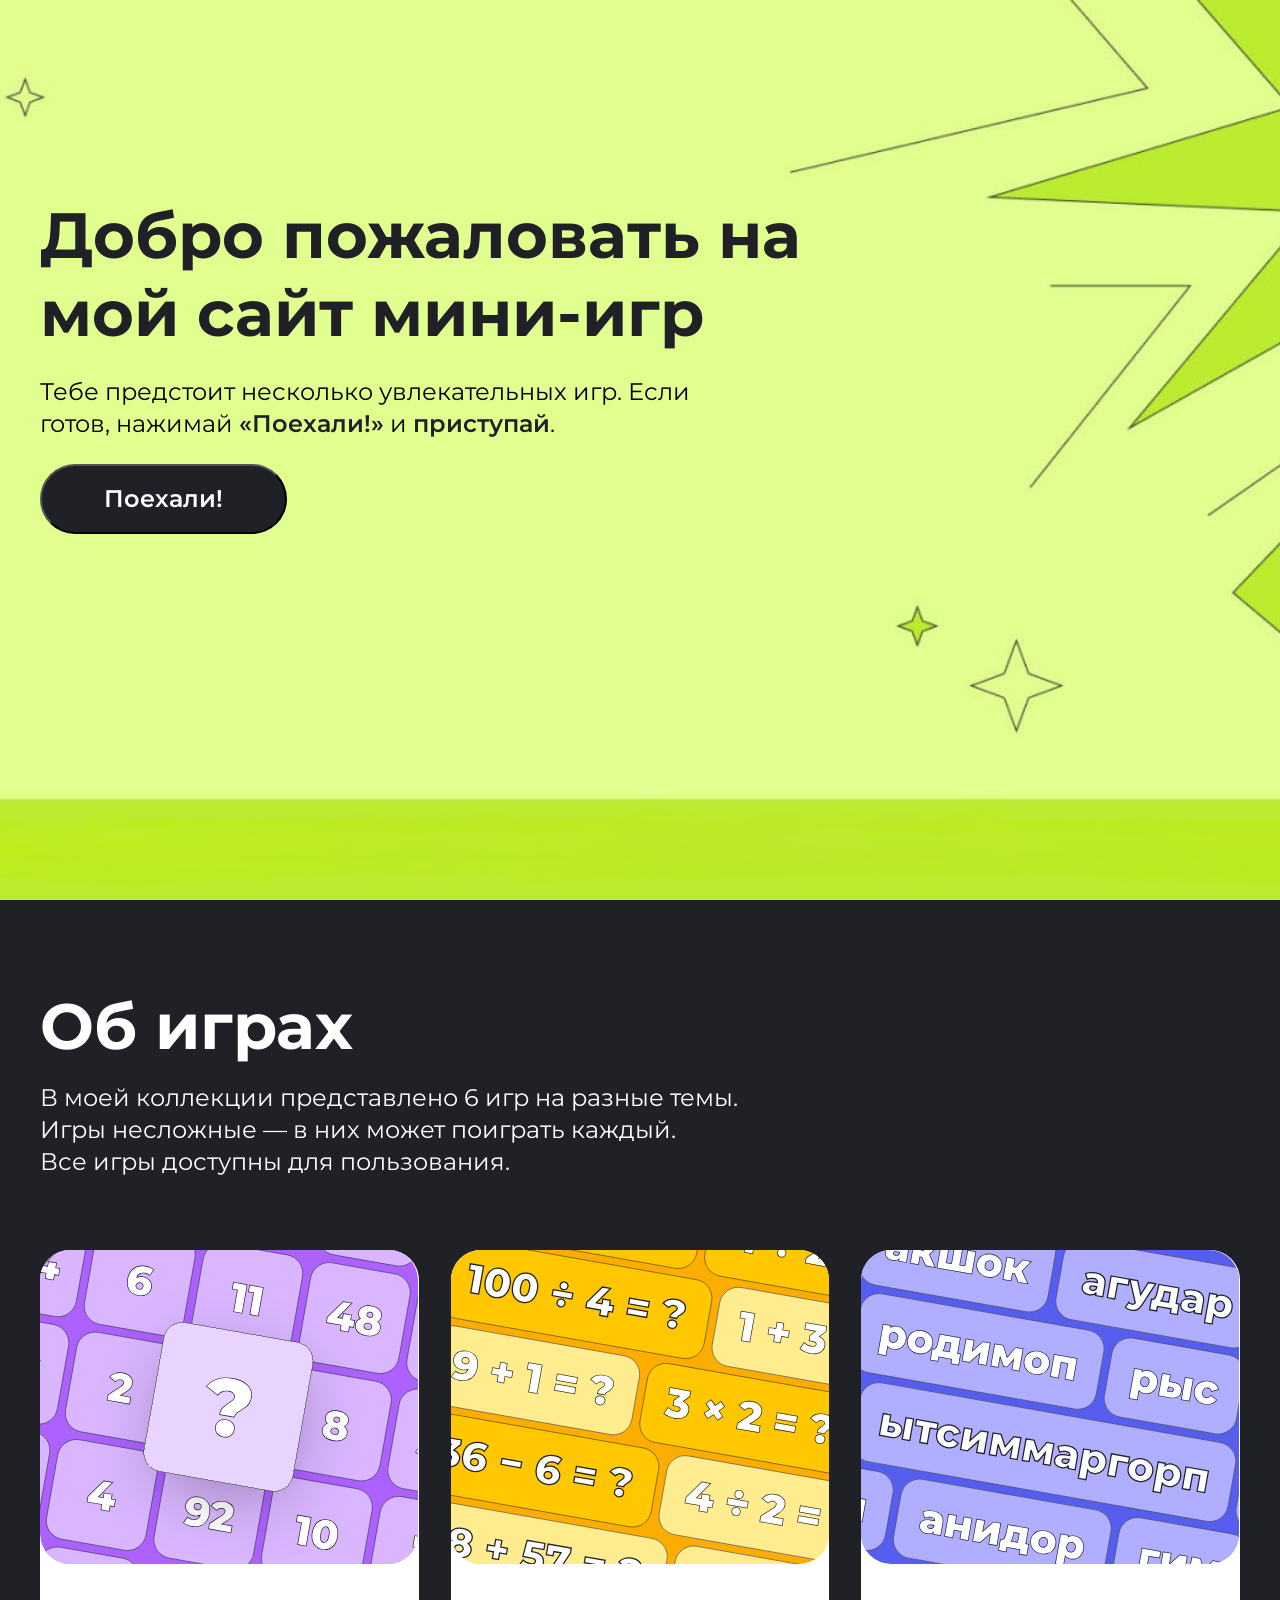
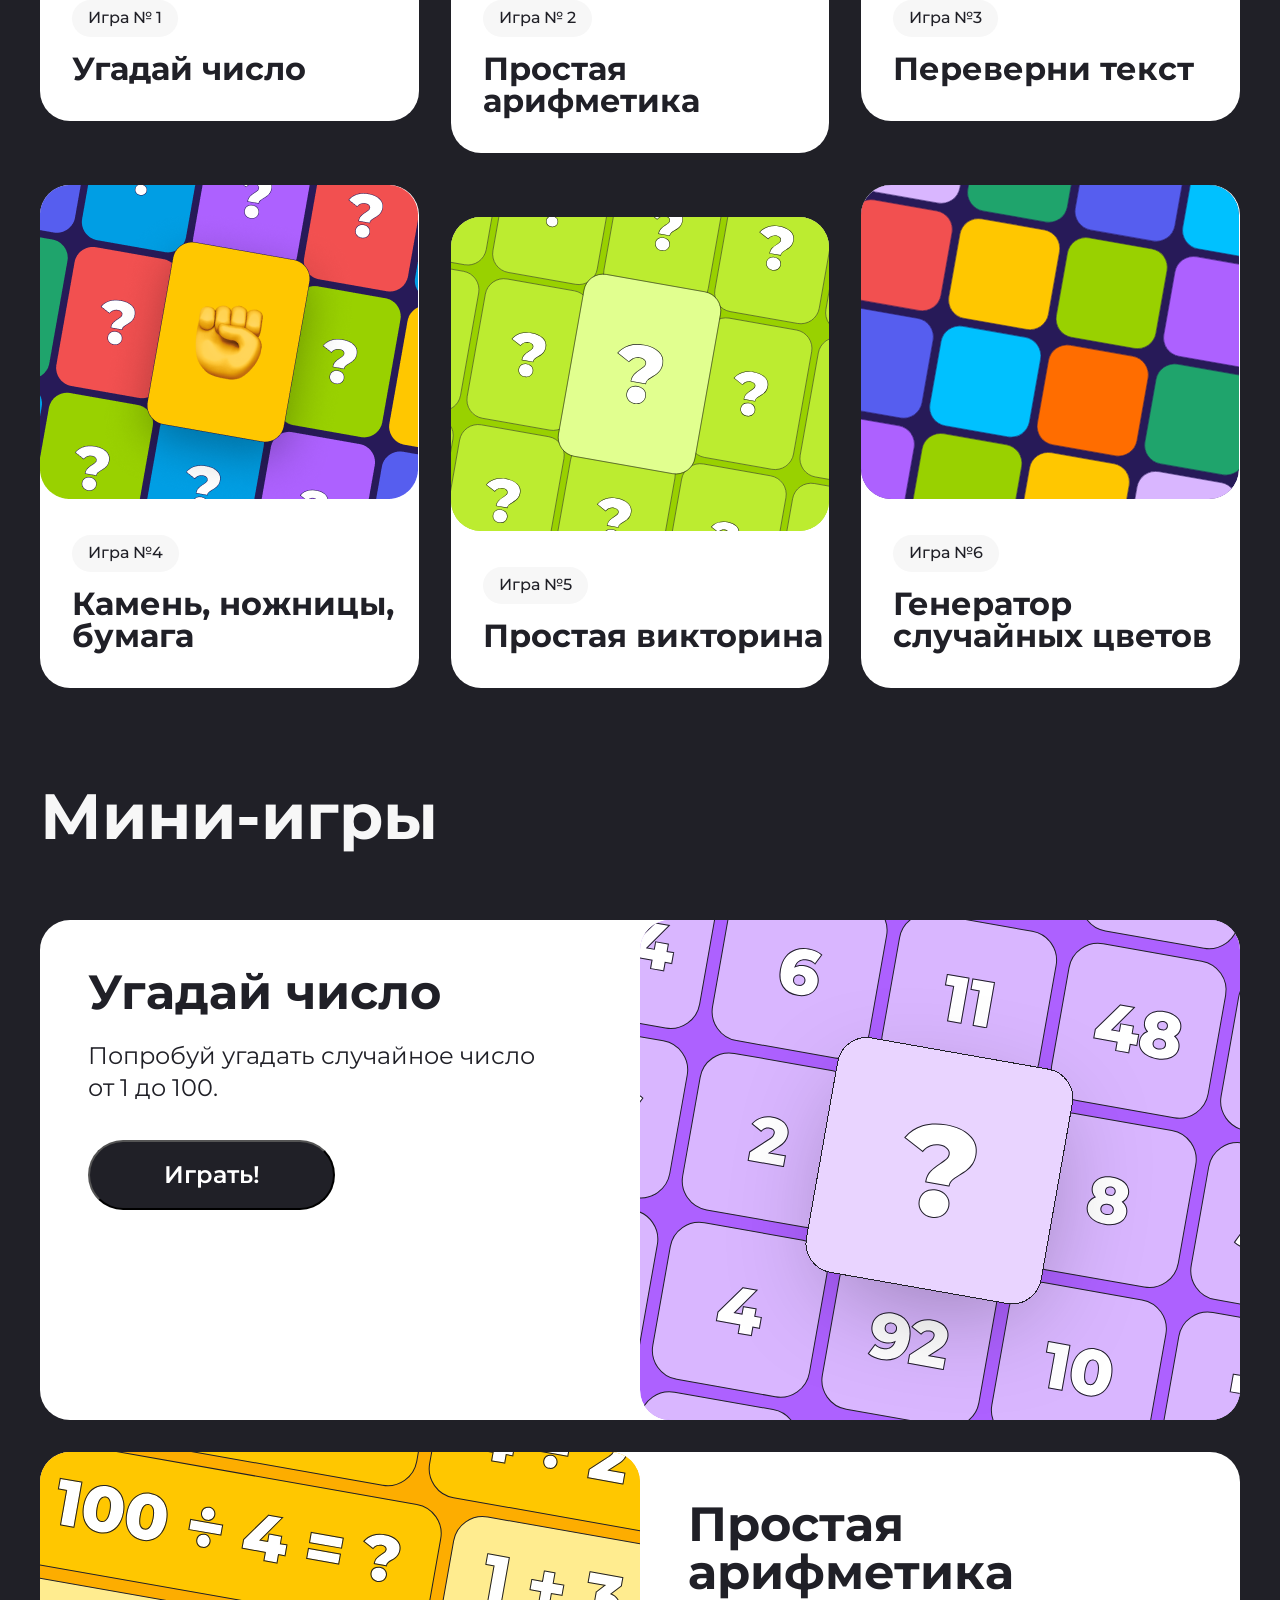
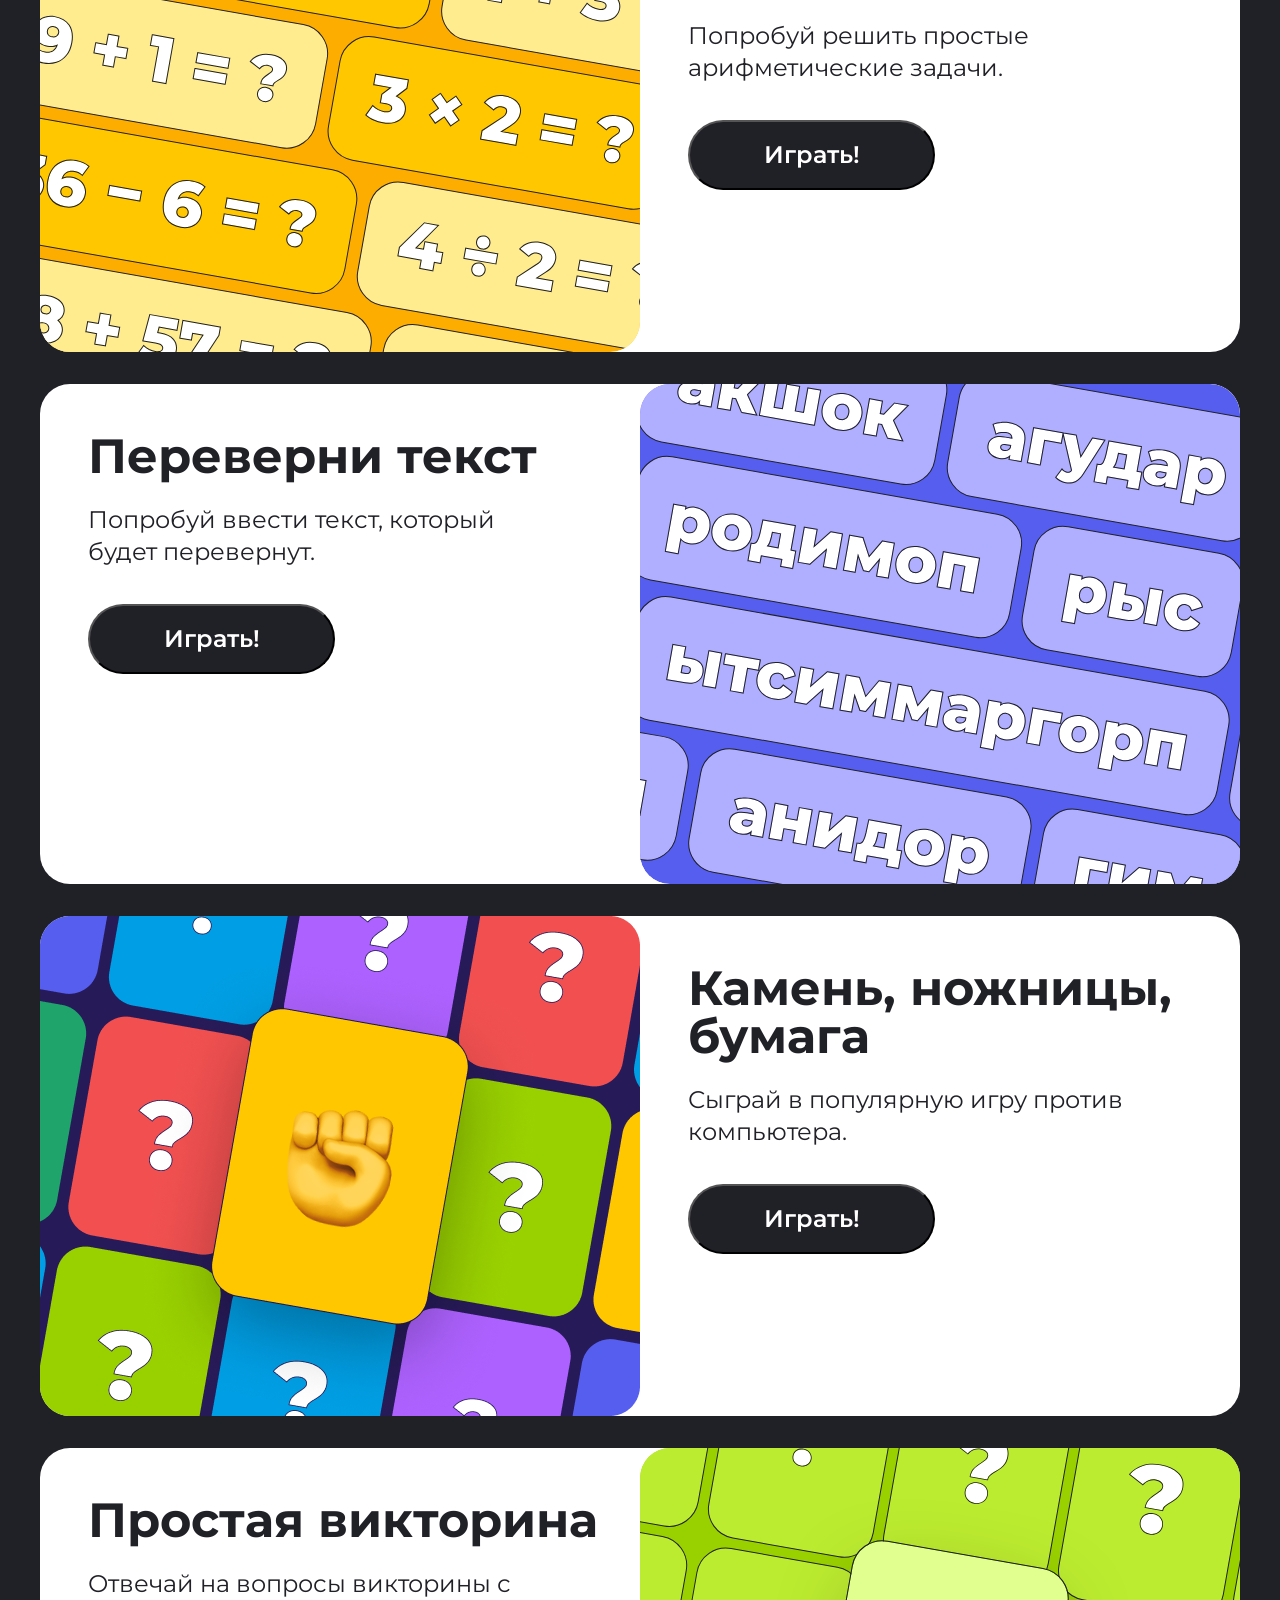
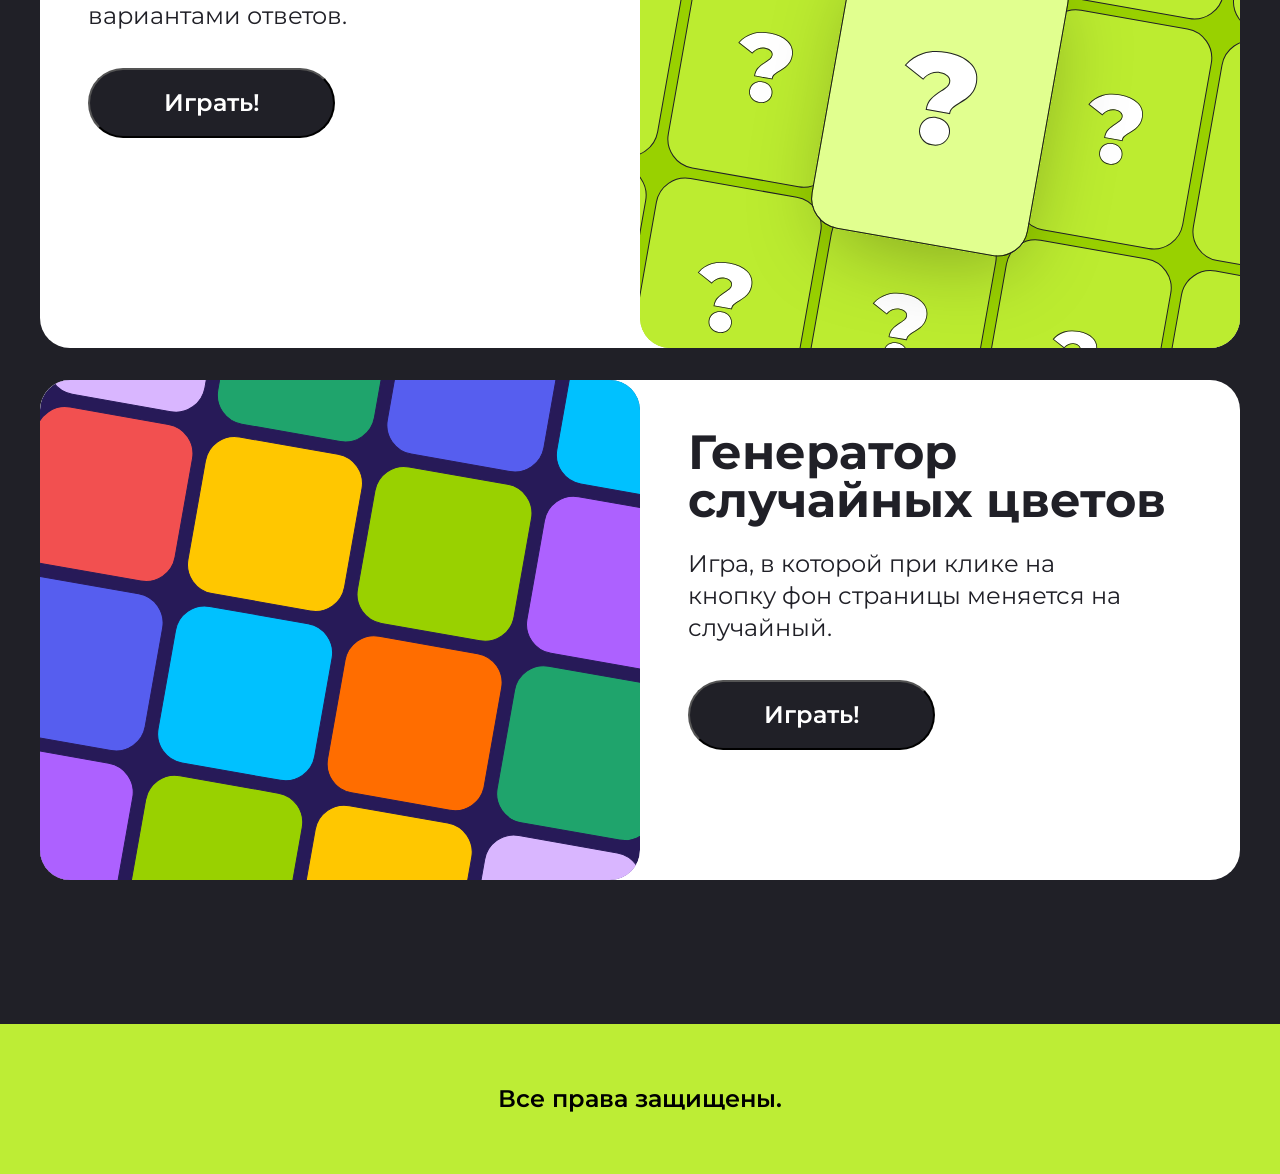
==== index.html @ 4b085491 "23.12.2025" ====
<!DOCTYPE html>
<html lang="ru">
  <head>
    <meta charset="UTF-8">
    <meta name="viewport" content="width=device-width, initial-scale=1.0">
    <title>Document</title>
    <link rel="stylesheet" href="style.css">
    <link rel="preconnect" href="https://fonts.googleapis.com">
    <link rel="preconnect" href="https://fonts.gstatic.com" crossorigin>
    <link
      href="https://fonts.googleapis.com/css2?family=Montserrat:ital,wght@0,100..900;1,100..900&display=swap"
      rel="stylesheet">
  </head>
  <body>
    <header class="hero-page">
      <div class="hero-page__content center">
        <h1 class="hero-page__title">Добро пожаловать на мой сайт мини-игр</h1>
        <p class="hero-page__text">
          Тебе предстоит несколько увлекательных игр. Если готов, нажимай
          <span class="hero-page__bold">«Поехали!»</span> и
          <span class="hero-page__bold">приступай</span>.
        </p>
        <button class="hero-page__btn" type="button" onclick="location.href='#mains'">Поехали!</button>
      </div>
    </header>
    <main>
      <section id="mains" class="main">
        <div class="main__wraper center">
          <div class="main__opis">
            <h2 class="main__zag">Об играх</h2>
            <p class="main__text">
              В моей коллекции представлено 6 игр на разные темы. <br>Игры несложные
              — в них может поиграть каждый. <br> Все игры доступны для пользования.
            </p>
          </div>
          <div class="main__game" onclick="scrollToSection('game1')">
            <div class="main__item small">
              <img class="main__img" src="./img/game1.svg" alt="game1" />
              <div class="main__box">
                <p class="main__boxing">Игра № 1</p>
                <p class="main__name">Угадай число</p>
              </div>
            </div>
            <div class="main__item big" onclick="scrollToSection('game2')">
              <img class="main__img" src="./img/game2.svg" alt="game2" />
              <div class="main__box">
                <p class="main__boxing">Игра № 2</p>
                <p class="main__name">Простая арифметика</p>
              </div>
            </div>
            <div class="main__item small" onclick="scrollToSection('game3')">
              <img class="main__img" src="./img/game3.svg" alt="game3" />
              <div class="main__box">
                <p class="main__boxing">Игра №3</p>
                <p class="main__name">Переверни текст</p>
              </div>
            </div>
            <div class="main__item big" onclick="scrollToSection('game4')">
              <img class="main__img" src="./img/game4.png" alt="game4" />
              <div class="main__box">
                <p class="main__boxing">Игра №4</p>
                <p class="main__name">Камень, ножницы, бумага</p>
              </div>
            </div>
            <div class="main__item small siti" onclick="scrollToSection('game5')">
              <img class="main__img" src="./img/game5.svg" alt="game5" />
              <div class="main__box">
                <p class="main__boxing">Игра №5</p>
                <p class="main__name">Простая викторина</p>
              </div>
            </div>
            <div class="main__item big" onclick="scrollToSection('game6')" >
              <img class="main__img" src="./img/game6.svg" alt="game6" />
              <div class="main__box">
                <p class="main__boxing">Игра №6</p>
                <p class="main__name">Генератор случайных цветов</p>
              </div>
            </div>
          </div>
        </div>
      </section>
        <section class="max-game center">
            <h2 class="max-game__zag">Мини-игры</h2>
            <div class="max-game__wrapper" id="game1">
                <div class="max-game__item">
                    <div class="max-game__text-box">
                        <p class="max-game__name">Угадай число</p>
                        <p class="max-game__opis">Попробуй угадать случайное число от 1 до 100.</p>
                        <button class="max-game__btn">Играть!</button>
                    </div>
                    <img src="./img/igra1.svg" alt="game1" class="max-game__img">
                </div>
                <div class="max-game__item" id="game2">
                    <img src="./img/igra2.svg" alt="game2" class="max-game__img">
                    <div class="max-game__text-box">
                        <p class="max-game__name">Простая арифметика</p>
                        <p class="max-game__opis">Попробуй решить простые  арифметические задачи.</p>
                        <button class="max-game__btn">Играть!</button>
                    </div>
                </div>
                <div class="max-game__item" id="game3">
                    <div class="max-game__text-box">
                        <p class="max-game__name">Переверни текст</p>
                        <p class="max-game__opis">Попробуй ввести текст, который  будет перевернут.</p>
                        <button class="max-game__btn">Играть!</button>
                    </div>
                    <img src="./img/igra3.svg" alt="game3" class="max-game__img">
                </div>
                <div class="max-game__item" id="game4">
                    <img src="./img/igra4.png" alt="game4" class="max-game__img">
                    <div class="max-game__text-box">
                        <p class="max-game__name">Камень, ножницы, бумага</p>
                        <p class="max-game__opis">Сыграй в популярную игру против компьютера.</p>
                        <button class="max-game__btn">Играть!</button>
                    </div>
                </div>
                <div class="max-game__item" id="game5">
                    <div class="max-game__text-box">
                        <p class="max-game__name">Простая викторина</p>
                        <p class="max-game__opis">Отвечай на вопросы викторины  с вариантами ответов.</p>
                        <button class="max-game__btn">Играть!</button>
                    </div>
                    <img src="./img/igra5.svg" alt="game5" class="max-game__img">
                </div>
                <div class="max-game__item element" id="game6">
                    <img src="./img/igra6.svg" alt="game6" class="max-game__img">
                    <div class="max-game__text-box">
                        <p class="max-game__name">Генератор случайных цветов</p>
                        <p class="max-game__opis">Игра, в которой при клике на кнопку  фон страницы меняется на
                            случайный.</p>
                        <button class="max-game__btn">Играть!</button>
                    </div>
                </div>
            </div>
      </section>
      <footer class="footer">Все права защищены.</footer>
    </main>
    <script>
function scrollToSection(id) {
    const target = document.getElementById(id);
    if (target) {
        target.scrollIntoView({ behavior: 'smooth' });
    }
}
</script>
  </body>
</html>
---- style.css ----
* {
    margin: 0;
    padding: 0;
}

html {
    scroll-behavior: smooth;
}

body {
    font-family: "Montserrat";
}

a,
input,
button {
    font-family: "Montserrat";
}

.center{
    padding-left: calc(50% - 600px);
    padding-right: calc(50% - 600px);
}

.hero-page {
    background-image: url(./img/photo_5314404550401790636_y.jpg);
    height: 800px;
    min-height: 100vh;
    background-repeat: no-repeat;
    background-size: cover;
    background-position: center center;
}

.hero-page__content {
    display: flex;
    flex-direction: column;
    gap: 24px;
    padding-top: 196px;
}

.hero-page__title {
    width: 769px;
    height: 156px;
    color: rgba(32, 32, 39, 1);
    font-size: 64px;
    font-weight: 700;
    line-height: 78px;
}

.hero-page__text {
    max-width: 720px;
    font-weight: 400;
    font-size: 24px;
    line-height: 32px;
}

.hero-page__bold {
    font-weight: 600;
    font-size: 24px;
    line-height: 32px;
    color: #202027;
}

.hero-page__btn {
    width: 247px;
    padding: 16px 28px;
    background-color: #202027;
    color: white;
    border-radius: 600px;
    font-weight: 600;
    line-height: 142%;
    text-align: center;
    font-size: 24px;
    cursor: pointer;
}

.hero-page__btn:hover {
    background-color: white;
    color: #202027;
}

.main {
    padding-bottom: 96px;
    padding-top: 94px;
    background-color: #202027;
}

.main__wraper {
    display: flex;
    flex-direction: column;
    gap: 72px;
}
.main__opis {
    display: flex;
    flex-direction: column;
    gap: 24px;
}

.main__zag {
    font-weight: 700;
    line-height: 100%;
    color: white;
    font-size: 64px;
}

.main__text {
    font-weight: 400;
    font-size: 24px;
    line-height: 32px;
    color: white;
}

.main__game {
    display: grid;
    grid-template-columns: repeat(12,1fr);
    align-items: start;
    gap: 32px;
}

.main__item {
    border-radius: 30px;
    background-color: #FFFFFF;

}

.small {
    grid-column: span 4;
}

.siti {
    align-self: flex-end;
}

.big {
    grid-column: span 4;
}

.main__img {
    max-width: 100%;
}

.main__box {
    padding-left: 32px;
    padding-top: 32px;
    padding-bottom: 36px;
}

.main__boxing {
    padding: 8px 16px 10px;
    background-color: #F7F7F7;
    font-weight: 500;
    font-size: 16px;
    border-radius: 53px;
    display: inline-block;
    margin-bottom: 16px;
    color: #202027;
}

.main__name {
    font-weight: 700;
    font-size: 32px;
    line-height: 100%;
    color: #202027;
}

.max-game {
    background-color: #202027;
    padding-bottom: 144px;
}

.max-game__zag {
    font-weight: 700;
    font-size: 64px;
    line-height: 100%;
    color: #F7F7F7;
    margin-bottom: 72px;
}

.max-game__wrapper {
    display: flex;
    flex-direction: column;
    gap: 32px;
}

.max-game__item {
    background-color: #FFFFFF;
    border-radius: 30px;
    display: flex;
    justify-content: space-between;
}

.max-game__text-box {
    flex-grow: 1;
    padding-left: 48px;
    padding-top: 48px;
}

.max-game__img {
    flex-grow: 600px;
}

.max-game__btn {
    width: 247px;
    padding: 16px 28px;
    background-color: #202027;
    color: white;
    border-radius: 60px;
    font-weight: 600;
    font-size: 24px;
    line-height: 142%;
    text-align: center;
}

.max-game__name {
    font-weight: 700;
    font-style: bold;
    font-size: 48px;
    line-height: 100%;
    margin-bottom: 24px;
    color: #202027;
}

.max-game__opis {
    font-weight: 400;
    font-size: 24px;
    line-height: 32px;
    margin-bottom: 36px;
    width: 457px;
    color: #202027;
}

.footer {
    background-color: #BDED35;
    height: 150px;
    display: flex;
    justify-content: center;
    align-items: center;
    font-weight: 600;
    font-size: 24px;
    line-height: 100%;
}
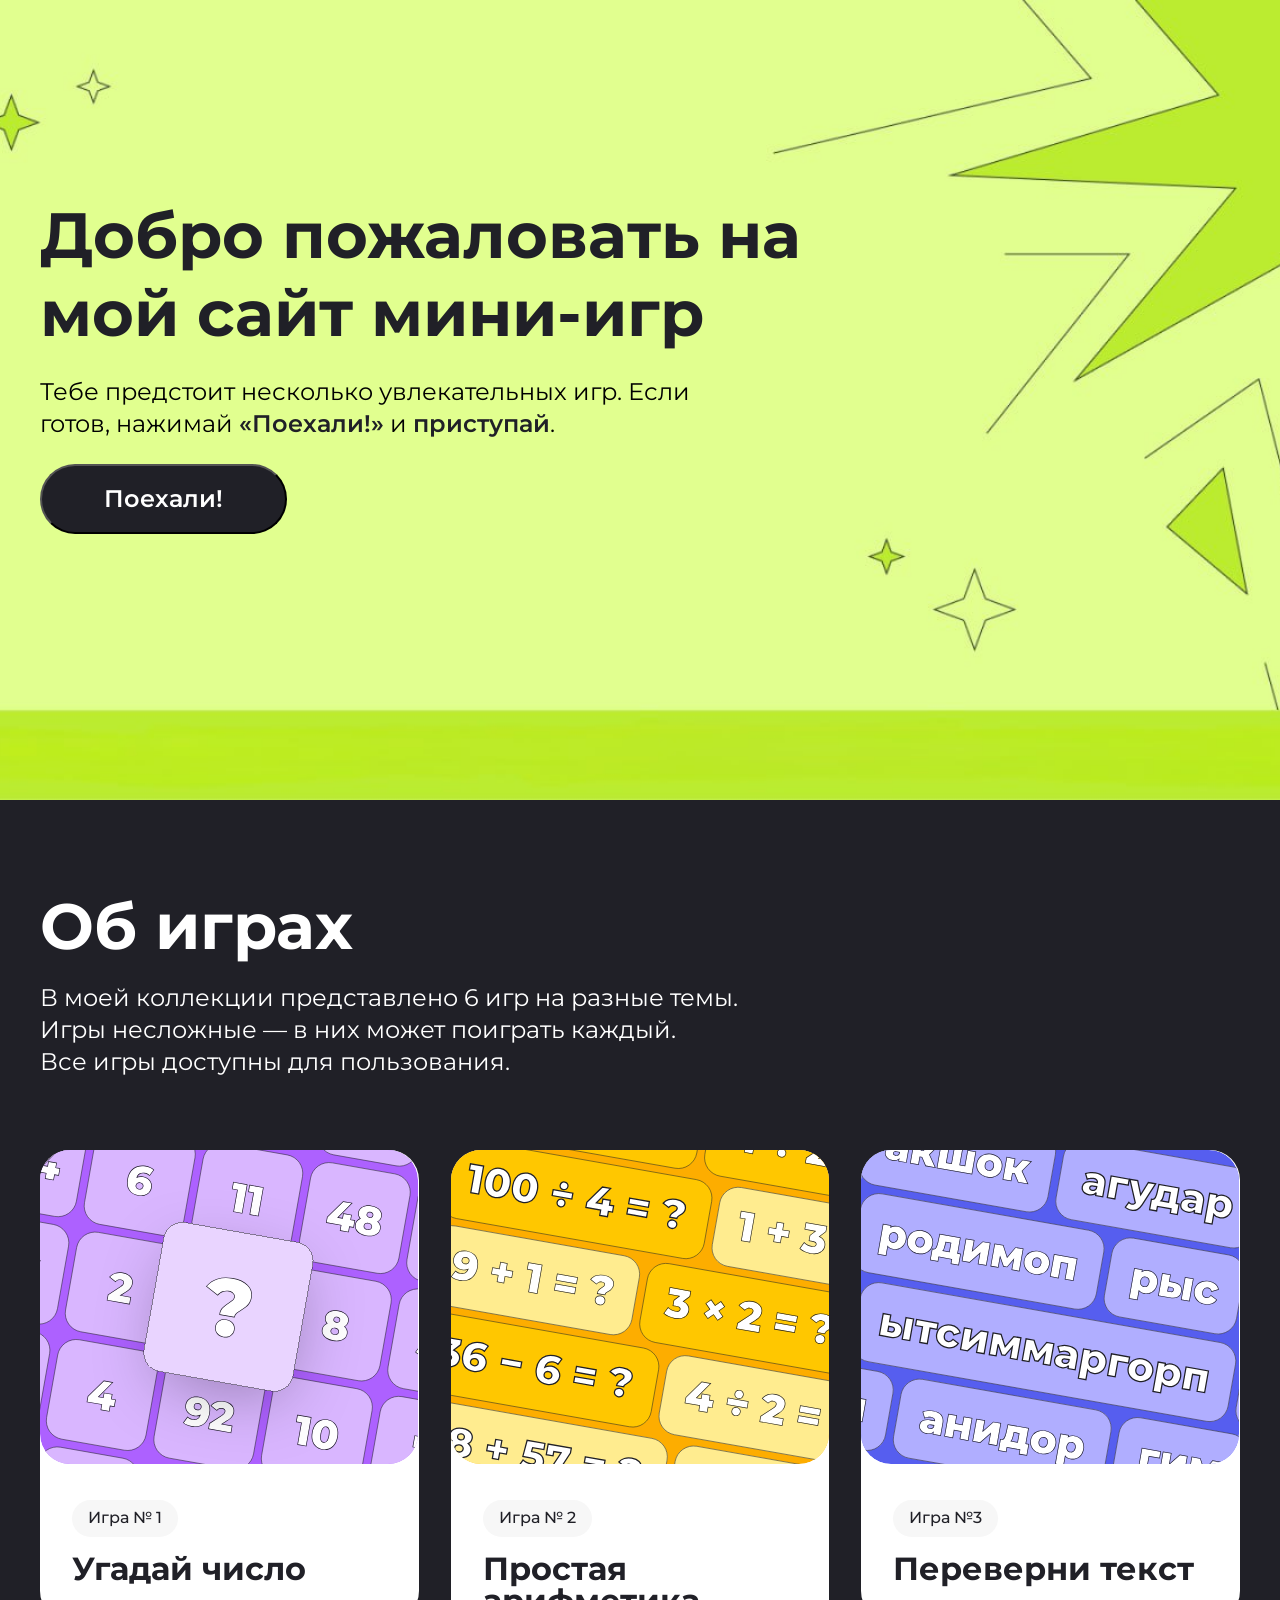
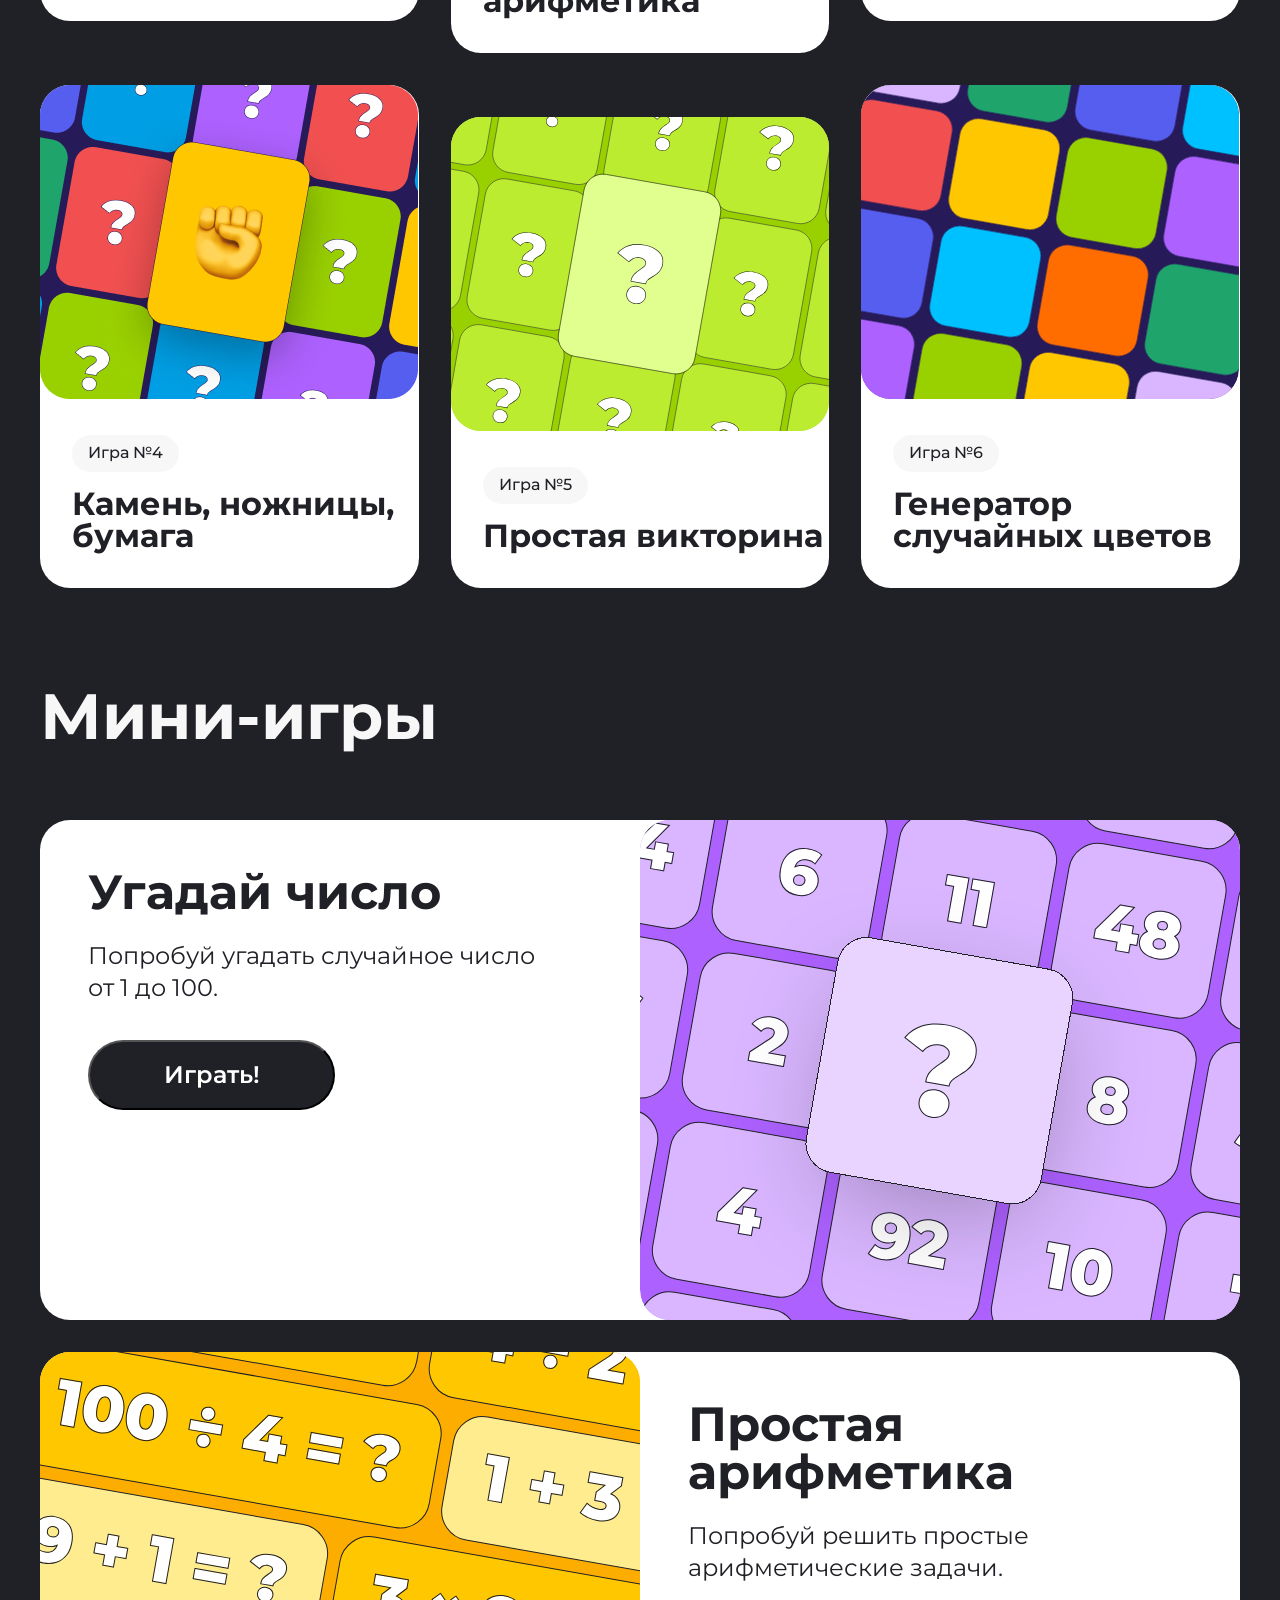
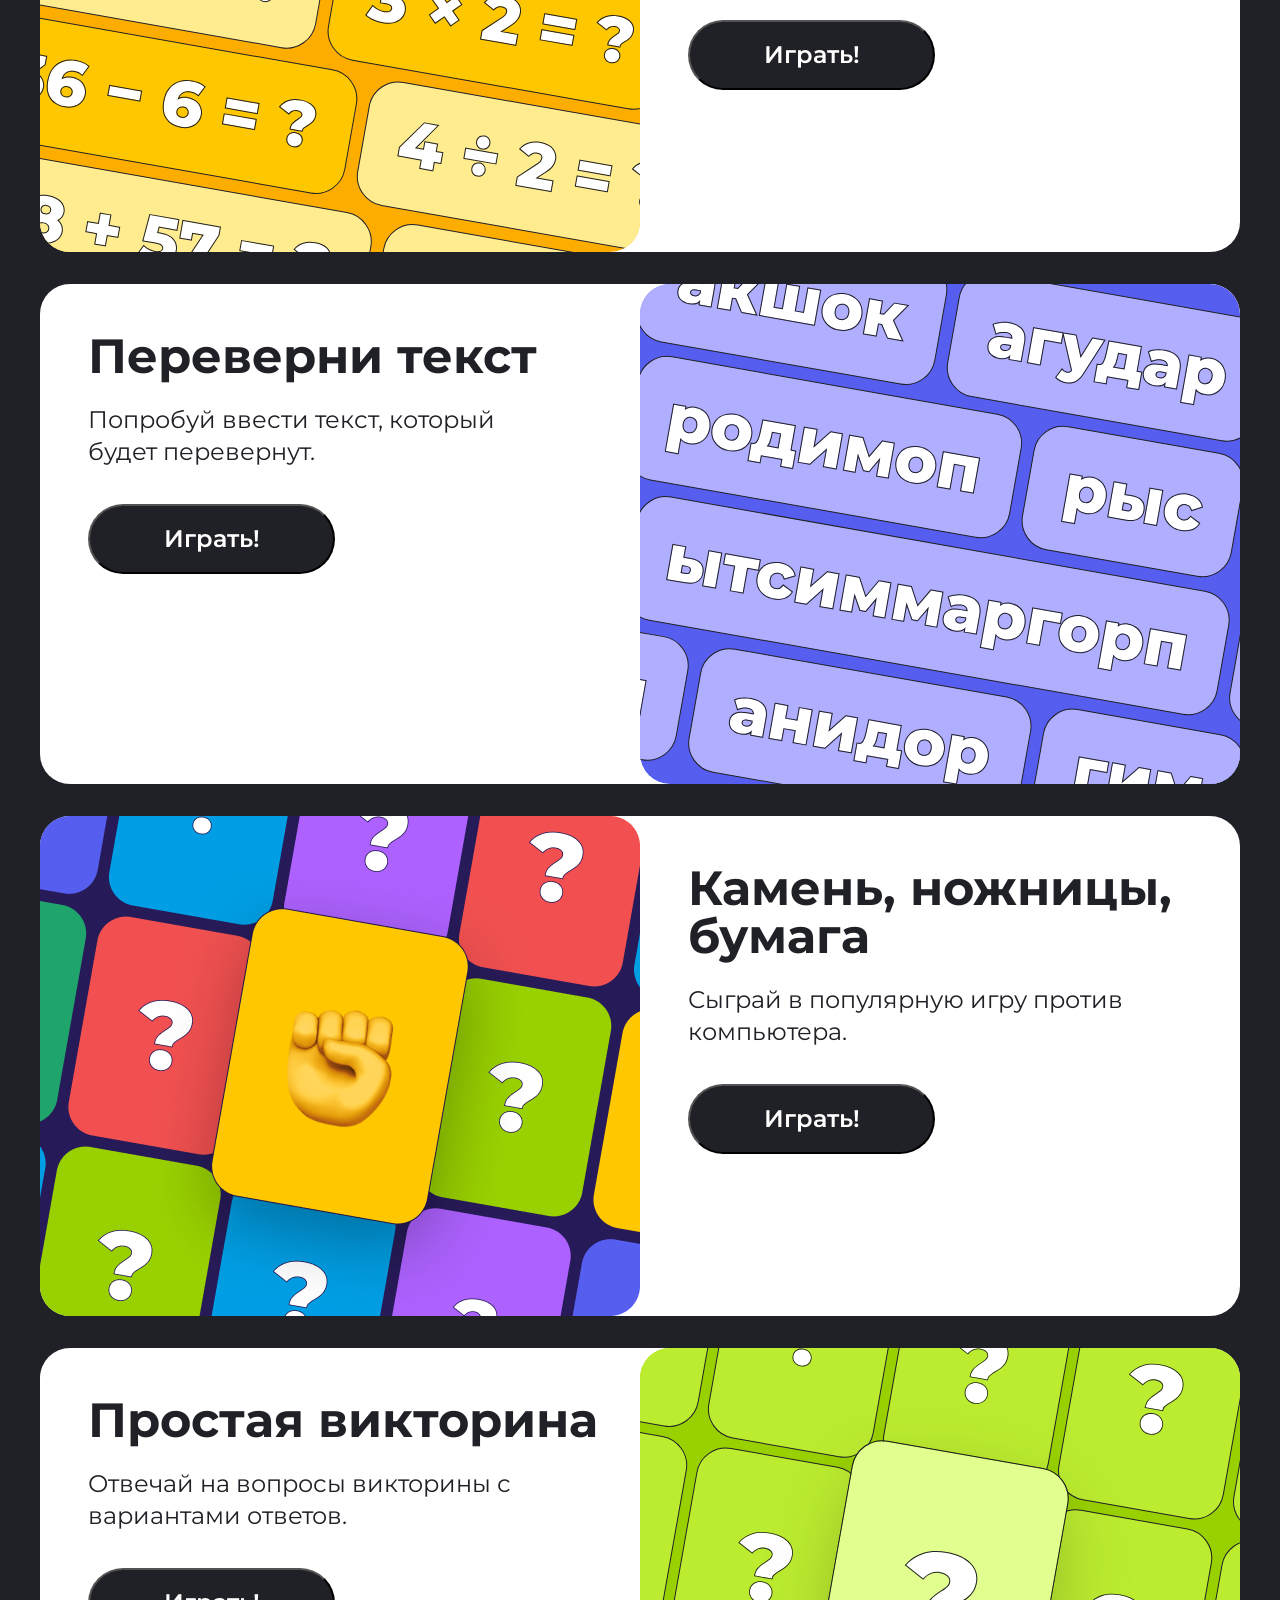
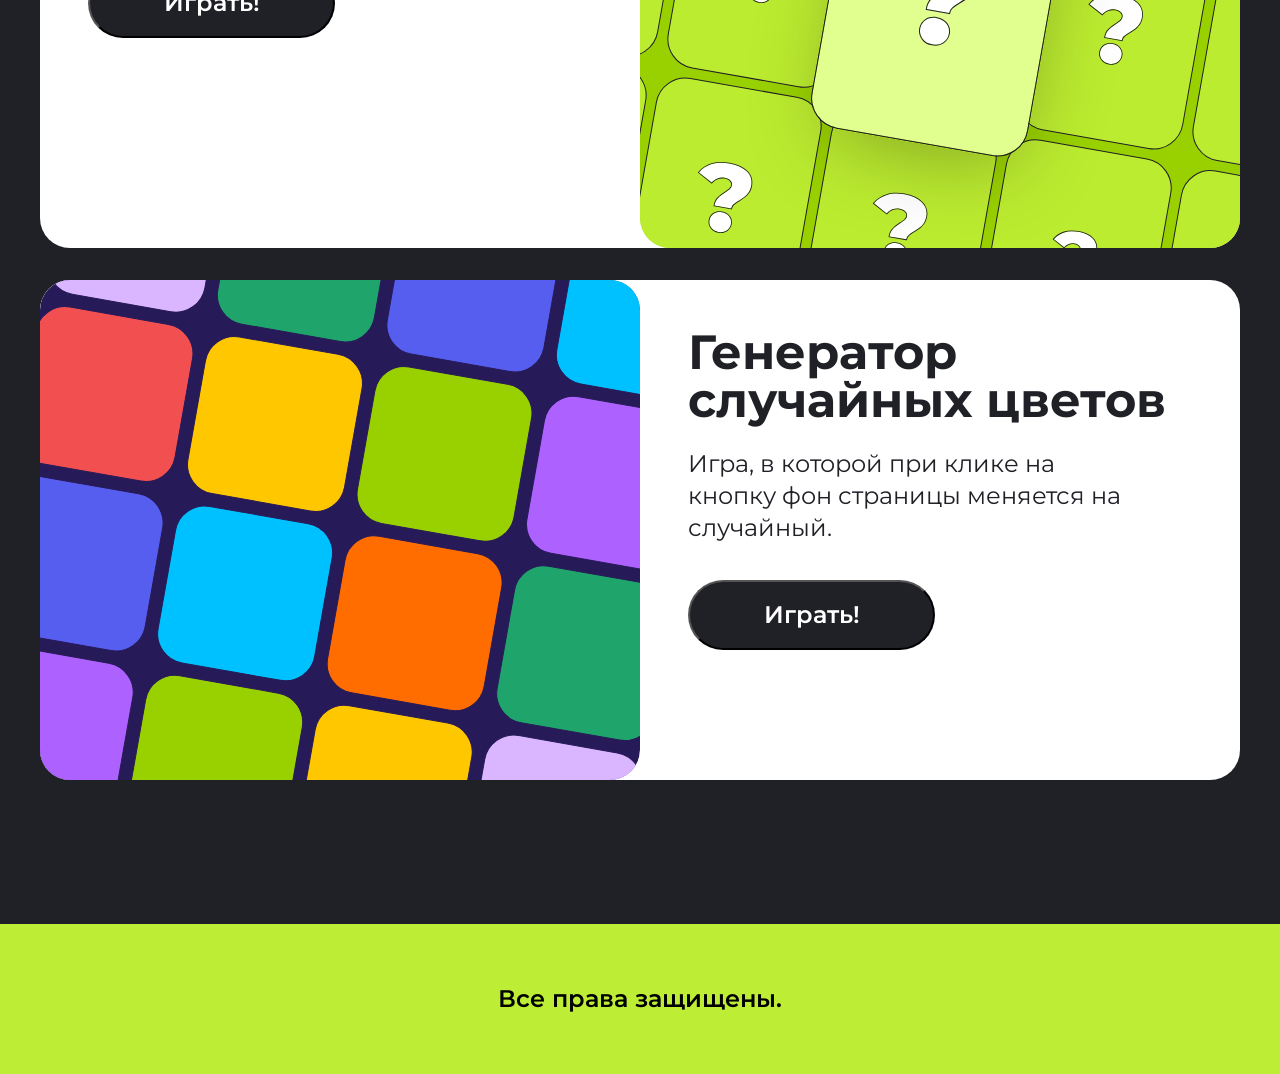
==== commit 2b119334: "28.12.2025" ====
--- a/index.html
+++ b/index.html
@@ -20,7 +20,7 @@
           <span class="hero-page__bold">«Поехали!»</span> и
           <span class="hero-page__bold">приступай</span>.
         </p>
-        <button class="hero-page__btn" type="button" onclick="location.href='#mains'">Поехали!</button>
+        <button class="hero-page__btn" type="button"onclick="location.href='#mains'">Поехали!</button>
       </div>
     </header>
     <main>
@@ -29,119 +29,132 @@
           <div class="main__opis">
             <h2 class="main__zag">Об играх</h2>
             <p class="main__text">
-              В моей коллекции представлено 6 игр на разные темы. <br>Игры несложные
-              — в них может поиграть каждый. <br> Все игры доступны для пользования.
+              В моей коллекции представлено 6 игр на разные темы. <br />Игры
+              несложные — в них может поиграть каждый. <br />
+              Все игры доступны для пользования.
             </p>
           </div>
-          <div class="main__game" onclick="scrollToSection('game1')">
-            <div class="main__item small">
-              <img class="main__img" src="./img/game1.svg" alt="game1" />
+          <div class="main__game">
+            <a href="#game1" class="main__item small">
+              <img class="main__img" src="./img/game1.svg" alt="game1">
               <div class="main__box">
                 <p class="main__boxing">Игра № 1</p>
                 <p class="main__name">Угадай число</p>
               </div>
-            </div>
-            <div class="main__item big" onclick="scrollToSection('game2')">
-              <img class="main__img" src="./img/game2.svg" alt="game2" />
+            </a>
+            <a href="#game2" class="main__item big">
+              <img class="main__img" src="./img/game2.svg" alt="game2">
               <div class="main__box">
                 <p class="main__boxing">Игра № 2</p>
                 <p class="main__name">Простая арифметика</p>
               </div>
-            </div>
-            <div class="main__item small" onclick="scrollToSection('game3')">
-              <img class="main__img" src="./img/game3.svg" alt="game3" />
+            </a>
+            <a href="#game3" class="main__item small">
+              <img class="main__img" src="./img/game3.svg" alt="game3">
               <div class="main__box">
                 <p class="main__boxing">Игра №3</p>
                 <p class="main__name">Переверни текст</p>
               </div>
-            </div>
-            <div class="main__item big" onclick="scrollToSection('game4')">
-              <img class="main__img" src="./img/game4.png" alt="game4" />
+            </a>
+            <a href="#game4" class="main__item big">
+              <img class="main__img" src="./img/game4.png" alt="game4">
               <div class="main__box">
                 <p class="main__boxing">Игра №4</p>
                 <p class="main__name">Камень, ножницы, бумага</p>
               </div>
-            </div>
-            <div class="main__item small siti" onclick="scrollToSection('game5')">
-              <img class="main__img" src="./img/game5.svg" alt="game5" />
+            </a>
+            <a href="#game5" class="main__item small siti">
+              <img class="main__img" src="./img/game5.svg" alt="game5">
               <div class="main__box">
                 <p class="main__boxing">Игра №5</p>
                 <p class="main__name">Простая викторина</p>
               </div>
-            </div>
-            <div class="main__item big" onclick="scrollToSection('game6')" >
-              <img class="main__img" src="./img/game6.svg" alt="game6" />
+            </a>
+            <a href="#game6" class="main__item big">
+              <img class="main__img" src="./img/game6.svg" alt="game6">
               <div class="main__box">
                 <p class="main__boxing">Игра №6</p>
                 <p class="main__name">Генератор случайных цветов</p>
               </div>
+            </a>
+          </div>
+        </div>
+      </section>
+      <section class="max-game center">
+        <h2 class="max-game__zag">Мини-игры</h2>
+        <div class="max-game__wrapper" id="game1">
+          <div class="max-game__item">
+            <div class="max-game__text-box">
+              <p class="max-game__name">Угадай число</p>
+              <p class="max-game__opis">
+                Попробуй угадать случайное число от 1 до 100.
+              </p>
+              <button class="max-game__btn">Играть!</button>
+            </div>
+            <img src="./img/igra1.svg" alt="game1" class="max-game__img">
+          </div>
+          <div class="max-game__item" id="game2">
+            <img src="./img/igra2.svg" alt="game2" class="max-game__img">
+            <div class="max-game__text-box">
+              <p class="max-game__name">Простая арифметика</p>
+              <p class="max-game__opis">
+                Попробуй решить простые арифметические задачи.
+              </p>
+              <button class="max-game__btn">Играть!</button>
+            </div>
+          </div>
+          <div class="max-game__item" id="game3">
+            <div class="max-game__text-box">
+              <p class="max-game__name">Переверни текст</p>
+              <p class="max-game__opis">
+                Попробуй ввести текст, который будет перевернут.
+              </p>
+              <button class="max-game__btn">Играть!</button>
+            </div>
+            <img src="./img/igra3.svg" alt="game3" class="max-game__img">
+          </div>
+          <div class="max-game__item" id="game4">
+            <img src="./img/igra4.png" alt="game4" class="max-game__img">
+            <div class="max-game__text-box">
+              <p class="max-game__name">Камень, ножницы, бумага</p>
+              <p class="max-game__opis">
+                Сыграй в популярную игру против компьютера.
+              </p>
+              <button class="max-game__btn">Играть!</button>
+            </div>
+          </div>
+          <div class="max-game__item" id="game5">
+            <div class="max-game__text-box">
+              <p class="max-game__name">Простая викторина</p>
+              <p class="max-game__opis">
+                Отвечай на вопросы викторины с вариантами ответов.
+              </p>
+              <button class="max-game__btn">Играть!</button>
+            </div>
+            <img src="./img/igra5.svg" alt="game5" class="max-game__img">
+          </div>
+          <div class="max-game__item element" id="game6">
+            <img src="./img/igra6.svg" alt="game6" class="max-game__img">
+            <div class="max-game__text-box">
+              <p class="max-game__name">Генератор случайных цветов</p>
+              <p class="max-game__opis">
+                Игра, в которой при клике на кнопку фон страницы меняется на
+                случайный.
+              </p>
+              <button class="max-game__btn">Играть!</button>
             </div>
           </div>
         </div>
       </section>
-        <section class="max-game center">
-            <h2 class="max-game__zag">Мини-игры</h2>
-            <div class="max-game__wrapper" id="game1">
-                <div class="max-game__item">
-                    <div class="max-game__text-box">
-                        <p class="max-game__name">Угадай число</p>
-                        <p class="max-game__opis">Попробуй угадать случайное число от 1 до 100.</p>
-                        <button class="max-game__btn">Играть!</button>
-                    </div>
-                    <img src="./img/igra1.svg" alt="game1" class="max-game__img">
-                </div>
-                <div class="max-game__item" id="game2">
-                    <img src="./img/igra2.svg" alt="game2" class="max-game__img">
-                    <div class="max-game__text-box">
-                        <p class="max-game__name">Простая арифметика</p>
-                        <p class="max-game__opis">Попробуй решить простые  арифметические задачи.</p>
-                        <button class="max-game__btn">Играть!</button>
-                    </div>
-                </div>
-                <div class="max-game__item" id="game3">
-                    <div class="max-game__text-box">
-                        <p class="max-game__name">Переверни текст</p>
-                        <p class="max-game__opis">Попробуй ввести текст, который  будет перевернут.</p>
-                        <button class="max-game__btn">Играть!</button>
-                    </div>
-                    <img src="./img/igra3.svg" alt="game3" class="max-game__img">
-                </div>
-                <div class="max-game__item" id="game4">
-                    <img src="./img/igra4.png" alt="game4" class="max-game__img">
-                    <div class="max-game__text-box">
-                        <p class="max-game__name">Камень, ножницы, бумага</p>
-                        <p class="max-game__opis">Сыграй в популярную игру против компьютера.</p>
-                        <button class="max-game__btn">Играть!</button>
-                    </div>
-                </div>
-                <div class="max-game__item" id="game5">
-                    <div class="max-game__text-box">
-                        <p class="max-game__name">Простая викторина</p>
-                        <p class="max-game__opis">Отвечай на вопросы викторины  с вариантами ответов.</p>
-                        <button class="max-game__btn">Играть!</button>
-                    </div>
-                    <img src="./img/igra5.svg" alt="game5" class="max-game__img">
-                </div>
-                <div class="max-game__item element" id="game6">
-                    <img src="./img/igra6.svg" alt="game6" class="max-game__img">
-                    <div class="max-game__text-box">
-                        <p class="max-game__name">Генератор случайных цветов</p>
-                        <p class="max-game__opis">Игра, в которой при клике на кнопку  фон страницы меняется на
-                            случайный.</p>
-                        <button class="max-game__btn">Играть!</button>
-                    </div>
-                </div>
-            </div>
-      </section>
       <footer class="footer">Все права защищены.</footer>
     </main>
     <script>
-function scrollToSection(id) {
-    const target = document.getElementById(id);
-    if (target) {
-        target.scrollIntoView({ behavior: 'smooth' });
-    }
-}
-</script>
+      function scrollToSection(id) {
+        const target = document.getElementById(id);
+        if (target) {
+          target.scrollIntoView({ behavior: "smooth" });
+        }
+      }
+    </script>
   </body>
 </html>
--- a/style.css
+++ b/style.css
@@ -25,7 +25,6 @@
 .hero-page {
     background-image: url(./img/photo_5314404550401790636_y.jpg);
     height: 800px;
-    min-height: 100vh;
     background-repeat: no-repeat;
     background-size: cover;
     background-position: center center;
@@ -120,7 +119,7 @@
 .main__item {
     border-radius: 30px;
     background-color: #FFFFFF;
-
+    text-decoration: none;
 }
 
 .small {
@@ -163,6 +162,7 @@
     color: #202027;
 }
 
+
 .max-game {
     background-color: #202027;
     padding-bottom: 144px;
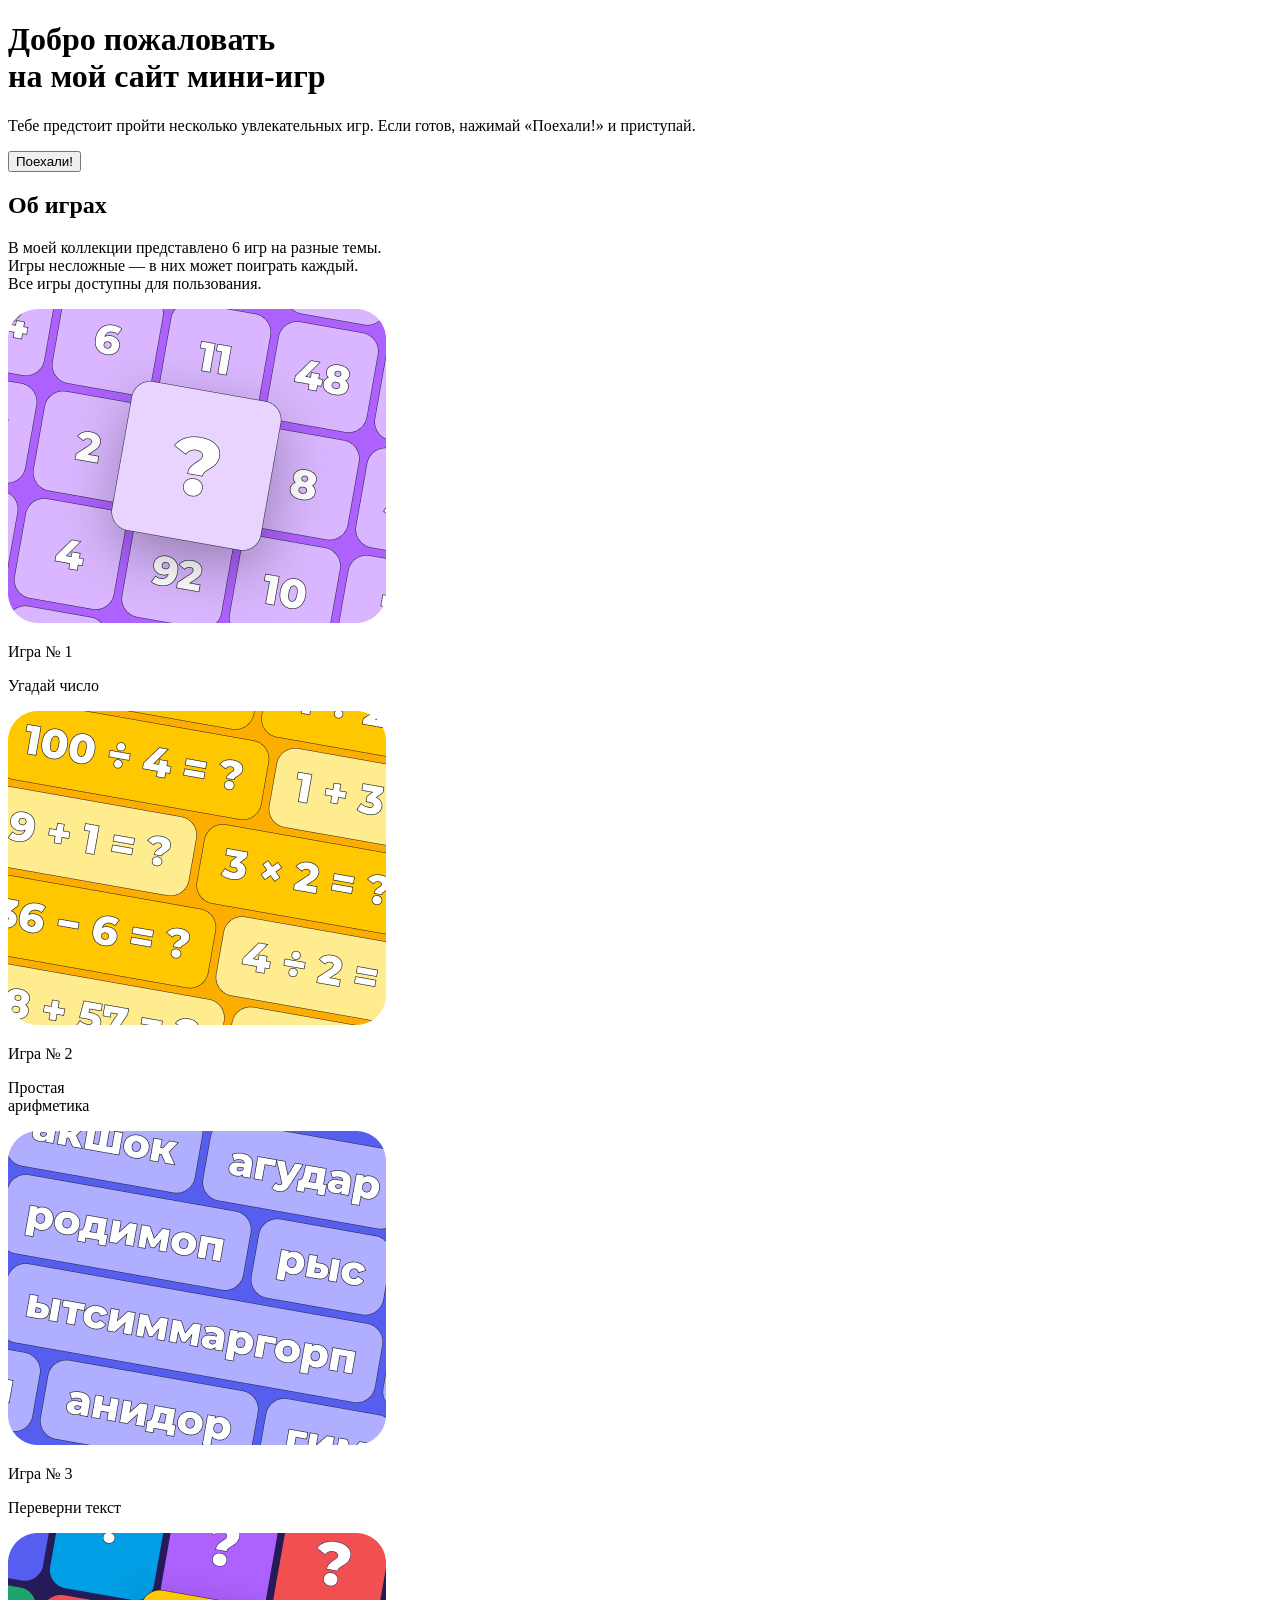
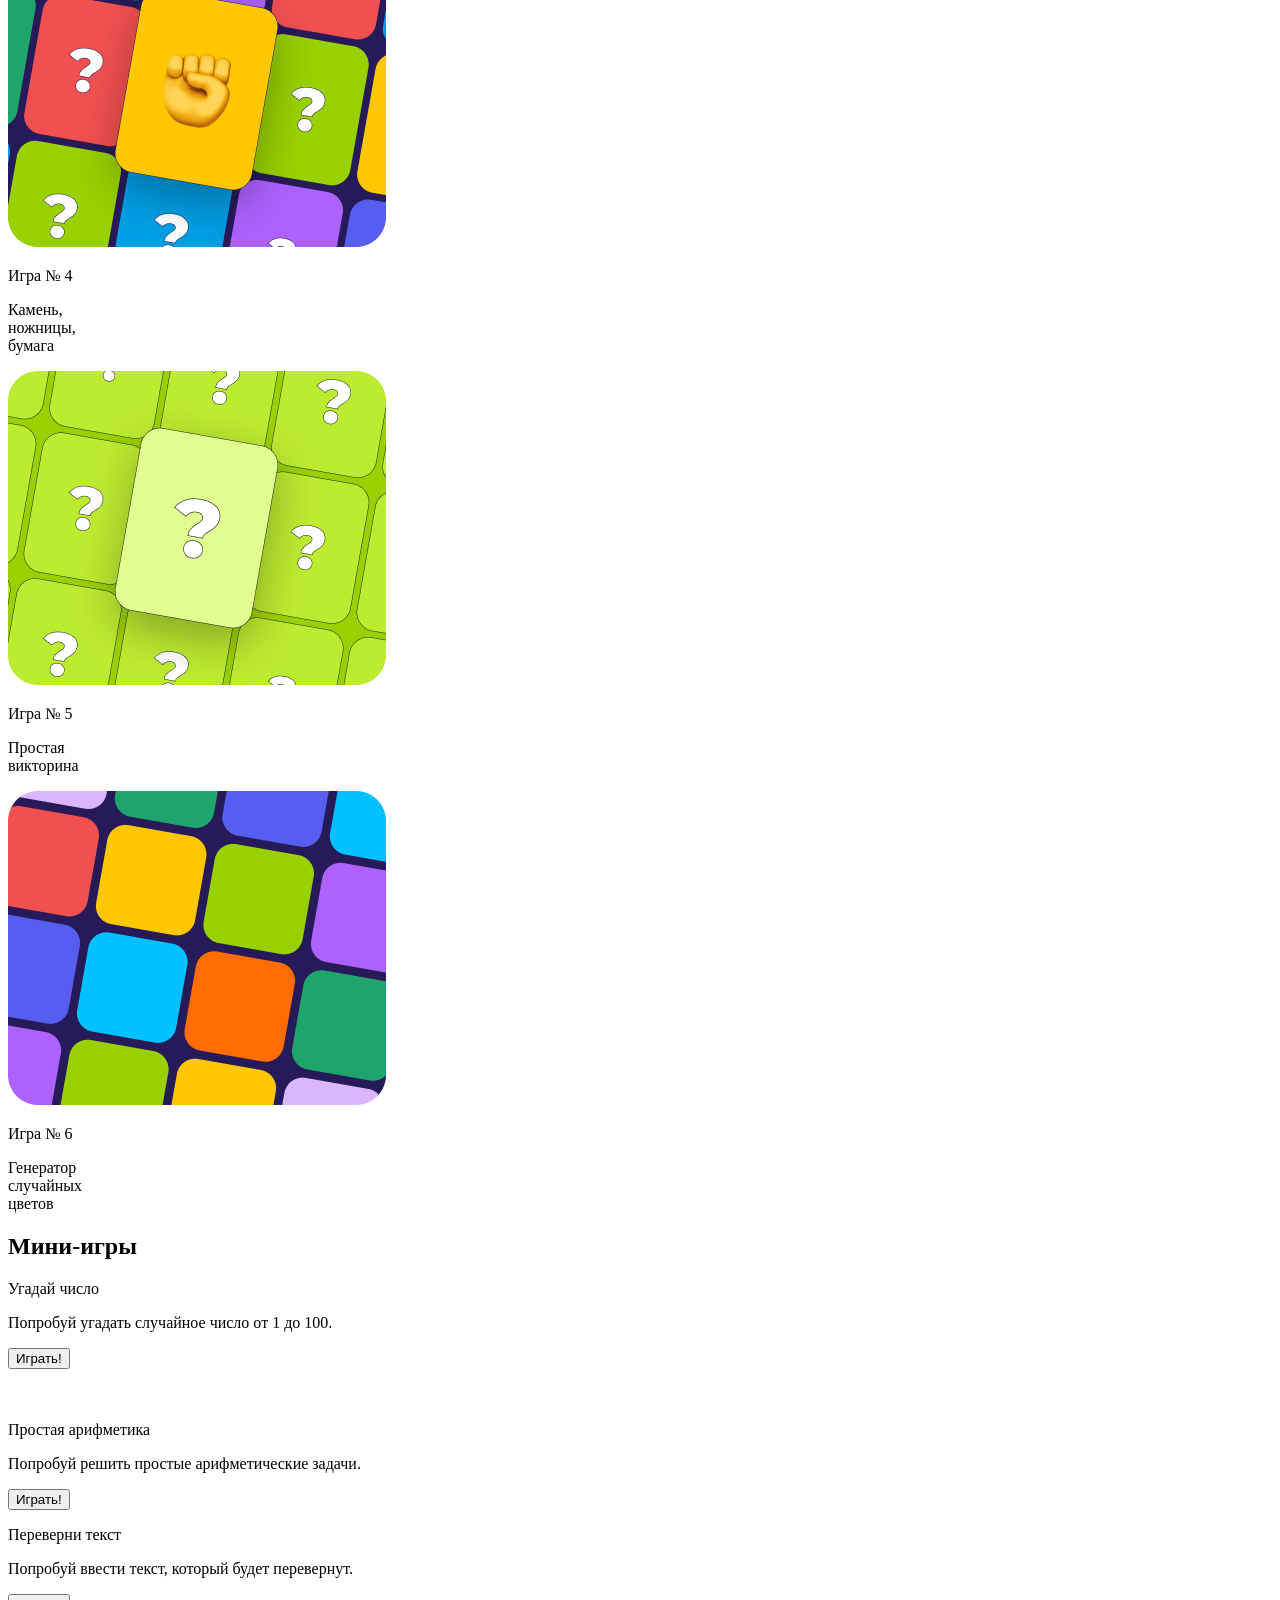
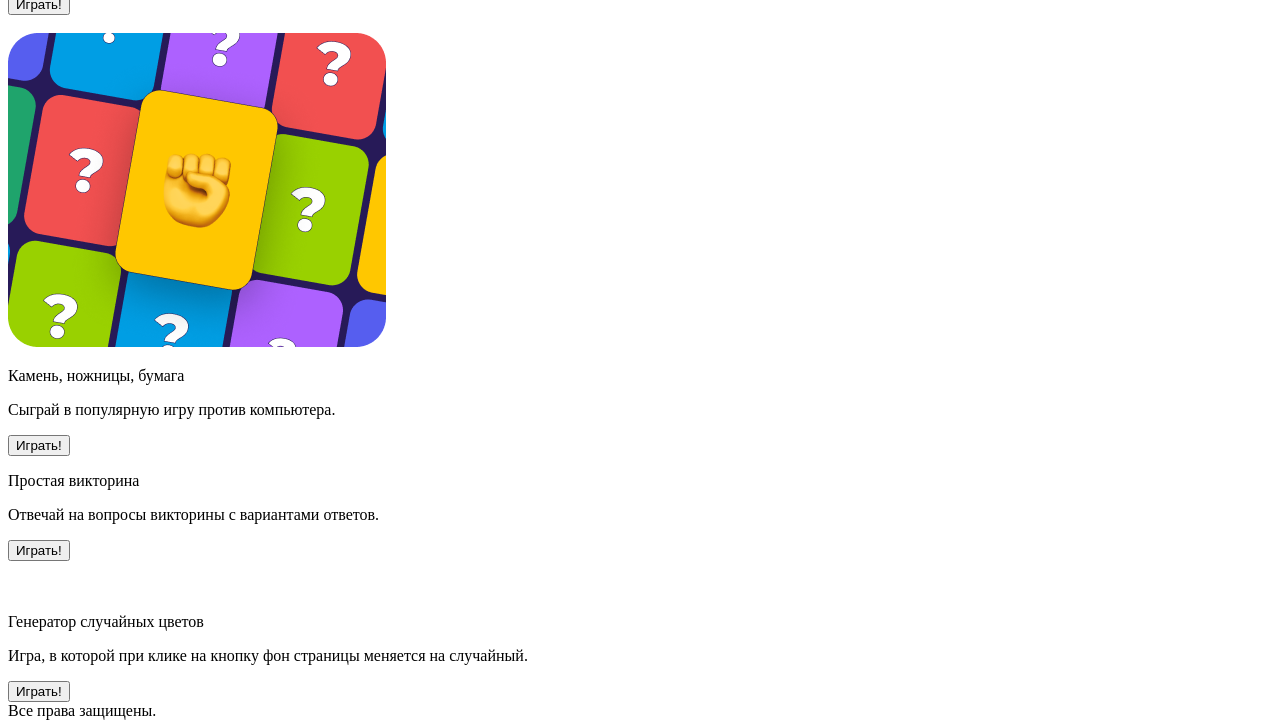
==== commit 36b9dede: "14.01" ====
--- a/index.html
+++ b/index.html
@@ -1,160 +1,200 @@
 <!DOCTYPE html>
-<html lang="ru">
+<html lang="en">
   <head>
-    <meta charset="UTF-8">
-    <meta name="viewport" content="width=device-width, initial-scale=1.0">
+    <meta charset="UTF-8" />
+    <meta name="viewport" content="width=device-width, initial-scale=1.0" />
     <title>Document</title>
-    <link rel="stylesheet" href="style.css">
-    <link rel="preconnect" href="https://fonts.googleapis.com">
-    <link rel="preconnect" href="https://fonts.gstatic.com" crossorigin>
+    <link rel="preconnect" href="https://fonts.googleapis.com" />
+    <link rel="preconnect" href="https://fonts.gstatic.com" crossorigin />
     <link
-      href="https://fonts.googleapis.com/css2?family=Montserrat:ital,wght@0,100..900;1,100..900&display=swap"
-      rel="stylesheet">
+      href="https://fonts.googleapis.com/css2?family=Montserrat:ital,wght@0,100..900;1,100..900&family=Poppins:ital,wght@0,100;0,200;0,300;0,400;0,500;0,600;0,700;0,800;0,900;1,100;1,200;1,300;1,400;1,500;1,600;1,700;1,800;1,900&display=swap"
+      rel="stylesheet"
+    />
+    <link rel="stylesheet" href="style_for-mini.css" />
   </head>
+
   <body>
-    <header class="hero-page">
-      <div class="hero-page__content center">
-        <h1 class="hero-page__title">Добро пожаловать на мой сайт мини-игр</h1>
-        <p class="hero-page__text">
-          Тебе предстоит несколько увлекательных игр. Если готов, нажимай
-          <span class="hero-page__bold">«Поехали!»</span> и
-          <span class="hero-page__bold">приступай</span>.
+    <header class="header">
+      <div class="header__main center">
+        <h1 class="header__zag">
+          Добро пожаловать <br />
+          на мой сайт мини-игр
+        </h1>
+        <p class="header__text">
+          Тебе предстоит пройти несколько увлекательных игр. Если готов, нажимай
+          <span class="header__bold">«Поехали!»</span> и
+          <span class="header__bold">приступай</span>.
         </p>
-        <button class="hero-page__btn" type="button"onclick="location.href='#mains'">Поехали!</button>
+        <button class="header__but" onclick="location.href='#about'">
+          Поехали!
+        </button>
       </div>
+      <div class="header__footer"></div>
     </header>
+
     <main>
-      <section id="mains" class="main">
-        <div class="main__wraper center">
-          <div class="main__opis">
-            <h2 class="main__zag">Об играх</h2>
-            <p class="main__text">
-              В моей коллекции представлено 6 игр на разные темы. <br />Игры
-              несложные — в них может поиграть каждый. <br />
+      <section class="about" id="about">
+        <div class="about__wrapper center">
+          <div class="about__opis">
+            <h2 class="about__zag">Об играх</h2>
+
+            <p class="about__text">
+              В моей коллекции представлено 6 игр на разные темы. <br />
+              Игры несложные — в них может поиграть каждый. <br />
               Все игры доступны для пользования.
             </p>
           </div>
-          <div class="main__game">
-            <a href="#game1" class="main__item small">
-              <img class="main__img" src="./img/game1.svg" alt="game1">
-              <div class="main__box">
-                <p class="main__boxing">Игра № 1</p>
-                <p class="main__name">Угадай число</p>
-              </div>
-            </a>
-            <a href="#game2" class="main__item big">
-              <img class="main__img" src="./img/game2.svg" alt="game2">
-              <div class="main__box">
-                <p class="main__boxing">Игра № 2</p>
-                <p class="main__name">Простая арифметика</p>
-              </div>
-            </a>
-            <a href="#game3" class="main__item small">
-              <img class="main__img" src="./img/game3.svg" alt="game3">
-              <div class="main__box">
-                <p class="main__boxing">Игра №3</p>
-                <p class="main__name">Переверни текст</p>
-              </div>
-            </a>
-            <a href="#game4" class="main__item big">
-              <img class="main__img" src="./img/game4.png" alt="game4">
-              <div class="main__box">
-                <p class="main__boxing">Игра №4</p>
-                <p class="main__name">Камень, ножницы, бумага</p>
-              </div>
-            </a>
-            <a href="#game5" class="main__item small siti">
-              <img class="main__img" src="./img/game5.svg" alt="game5">
-              <div class="main__box">
-                <p class="main__boxing">Игра №5</p>
-                <p class="main__name">Простая викторина</p>
-              </div>
-            </a>
-            <a href="#game6" class="main__item big">
-              <img class="main__img" src="./img/game6.svg" alt="game6">
-              <div class="main__box">
-                <p class="main__boxing">Игра №6</p>
-                <p class="main__name">Генератор случайных цветов</p>
-              </div>
-            </a>
+          <div class="about__game">
+            <div class="about__item small" onclick="location.href='#game1'">
+              <img src="./img/game-about1.png" alt="" class="about__img" />
+              <div class="about__text-box">
+                <p class="about__game-nuumber">Игра № 1</p>
+                <p class="about__game-name">Угадай число</p>
+              </div>
+            </div>
+
+            <div class="about__item big" onclick="location.href='#game2'">
+              <img src="./img/game-about2.png" alt="" class="about__img" />
+              <div class="about__text-box">
+                <p class="about__game-nuumber">Игра № 2</p>
+                <p class="about__game-name">
+                  Простая<br />
+                  арифметика
+                </p>
+              </div>
+            </div>
+
+            <div class="about__item small" onclick="location.href='#game3'">
+              <img src="./img/game-about3.png" alt="" class="about__img" />
+              <div class="about__text-box">
+                <p class="about__game-nuumber">Игра № 3</p>
+                <p class="about__game-name">Переверни текст</p>
+              </div>
+            </div>
+
+            <div class="about__item big" onclick="location.href='#game4'">
+              <img src="./img/game-about4.png" alt="" class="about__img" />
+              <div class="about__text-box">
+                <p class="about__game-nuumber">Игра № 4</p>
+                <p class="about__game-name">
+                  Камень,<br />
+                  ножницы,<br />
+                  бумага
+                </p>
+              </div>
+            </div>
+
+            <div
+              class="about__item small order1"
+              onclick="location.href='#game5'"
+            >
+              <img src="./img/game-about5.png" alt="" class="about__img" />
+              <div class="about__text-box">
+                <p class="about__game-nuumber">Игра № 5</p>
+                <p class="about__game-name">
+                  Простая <br />
+                  викторина
+                </p>
+              </div>
+            </div>
+
+            <div class="about__item big" onclick="location.href='#game6'">
+              <img src="./img/game-about6.png" alt="" class="about__img" />
+              <div class="about__text-box">
+                <p class="about__game-nuumber">Игра № 6</p>
+                <p class="about__game-name">
+                  Генератор <br />случайных<br />
+                  цветов
+                </p>
+              </div>
+            </div>
           </div>
         </div>
       </section>
-      <section class="max-game center">
-        <h2 class="max-game__zag">Мини-игры</h2>
-        <div class="max-game__wrapper" id="game1">
-          <div class="max-game__item">
-            <div class="max-game__text-box">
-              <p class="max-game__name">Угадай число</p>
-              <p class="max-game__opis">
+      <section class="mini-game center">
+        <h2 class="mini-game__zag">Мини-игры</h2>
+
+        <div class="mini-game__wrapper" id="game1">
+          <div class="mini-game__item">
+            <div class="mini-game__text-box">
+              <p class="mini-game__name">Угадай число</p>
+              <p class="mini-game__opis">
                 Попробуй угадать случайное число от 1 до 100.
               </p>
-              <button class="max-game__btn">Играть!</button>
-            </div>
-            <img src="./img/igra1.svg" alt="game1" class="max-game__img">
-          </div>
-          <div class="max-game__item" id="game2">
-            <img src="./img/igra2.svg" alt="game2" class="max-game__img">
-            <div class="max-game__text-box">
-              <p class="max-game__name">Простая арифметика</p>
-              <p class="max-game__opis">
+              <button class="mini-game__btn" onclick="randomNumberGame()">
+                Играть!
+              </button>
+            </div>
+            <img src="./img/game1.png" alt="" class="mini-game__img" />
+          </div>
+          <div class="mini-game__item" id="game2">
+            <img src="./img/game2.png" alt="" class="mini-game__img" />
+            <div class="mini-game__text-box">
+              <p class="mini-game__name">Простая арифметика</p>
+              <p class="mini-game__opis">
                 Попробуй решить простые арифметические задачи.
               </p>
-              <button class="max-game__btn">Играть!</button>
-            </div>
-          </div>
-          <div class="max-game__item" id="game3">
-            <div class="max-game__text-box">
-              <p class="max-game__name">Переверни текст</p>
-              <p class="max-game__opis">
+              <button class="mini-game__btn" onclick="mathQuiz()">
+                Играть!
+              </button>
+            </div>
+          </div>
+          <div class="mini-game__item" id="game3">
+            <div class="mini-game__text-box">
+              <p class="mini-game__name">Переверни текст</p>
+              <p class="mini-game__opis">
                 Попробуй ввести текст, который будет перевернут.
               </p>
-              <button class="max-game__btn">Играть!</button>
-            </div>
-            <img src="./img/igra3.svg" alt="game3" class="max-game__img">
-          </div>
-          <div class="max-game__item" id="game4">
-            <img src="./img/igra4.png" alt="game4" class="max-game__img">
-            <div class="max-game__text-box">
-              <p class="max-game__name">Камень, ножницы, бумага</p>
-              <p class="max-game__opis">
+              <button class="mini-game__btn" onclick="reverseText()">
+                Играть!
+              </button>
+            </div>
+            <img src="./img/game3.png" alt="" class="mini-game__img" />
+          </div>
+          <div class="mini-game__item" id="game4">
+            <img src="./img/game4.png" alt="" class="mini-game__img" />
+            <div class="mini-game__text-box">
+              <p class="mini-game__name">Камень, ножницы, бумага</p>
+              <p class="mini-game__opis">
                 Сыграй в популярную игру против компьютера.
               </p>
-              <button class="max-game__btn">Играть!</button>
-            </div>
-          </div>
-          <div class="max-game__item" id="game5">
-            <div class="max-game__text-box">
-              <p class="max-game__name">Простая викторина</p>
-              <p class="max-game__opis">
+              <button class="mini-game__btn" onclick="playRockPaperScissors()">
+                Играть!
+              </button>
+            </div>
+          </div>
+          <div class="mini-game__item" id="game5">
+            <div class="mini-game__text-box">
+              <p class="mini-game__name">Простая викторина</p>
+              <p class="mini-game__opis">
                 Отвечай на вопросы викторины с вариантами ответов.
               </p>
-              <button class="max-game__btn">Играть!</button>
-            </div>
-            <img src="./img/igra5.svg" alt="game5" class="max-game__img">
-          </div>
-          <div class="max-game__item element" id="game6">
-            <img src="./img/igra6.svg" alt="game6" class="max-game__img">
-            <div class="max-game__text-box">
-              <p class="max-game__name">Генератор случайных цветов</p>
-              <p class="max-game__opis">
+              <button class="mini-game__btn" onclick="game4Quiz()">
+                Играть!
+              </button>
+            </div>
+            <img src="./img/game5.png" alt="" class="mini-game__img" />
+          </div>
+          <div class="mini-game__item element" id="game6">
+            <img src="./img/game6.png" alt="" class="mini-game__img" />
+            <div class="mini-game__text-box">
+              <p class="mini-game__name">Генератор случайных цветов</p>
+              <p class="mini-game__opis">
                 Игра, в которой при клике на кнопку фон страницы меняется на
                 случайный.
               </p>
-              <button class="max-game__btn">Играть!</button>
+              <button class="mini-game__btn">Играть!</button>
             </div>
           </div>
         </div>
       </section>
-      <footer class="footer">Все права защищены.</footer>
     </main>
-    <script>
-      function scrollToSection(id) {
-        const target = document.getElementById(id);
-        if (target) {
-          target.scrollIntoView({ behavior: "smooth" });
-        }
-      }
-    </script>
+
+    <footer class="footer">Все права защищены.</footer>
+
+    <script src="hw-5.js"></script>
+    <script src="hw-6.js"></script>
+    <script src="hw-7.js"></script>
+    <script src="hw-8.js"></script>
   </body>
 </html>
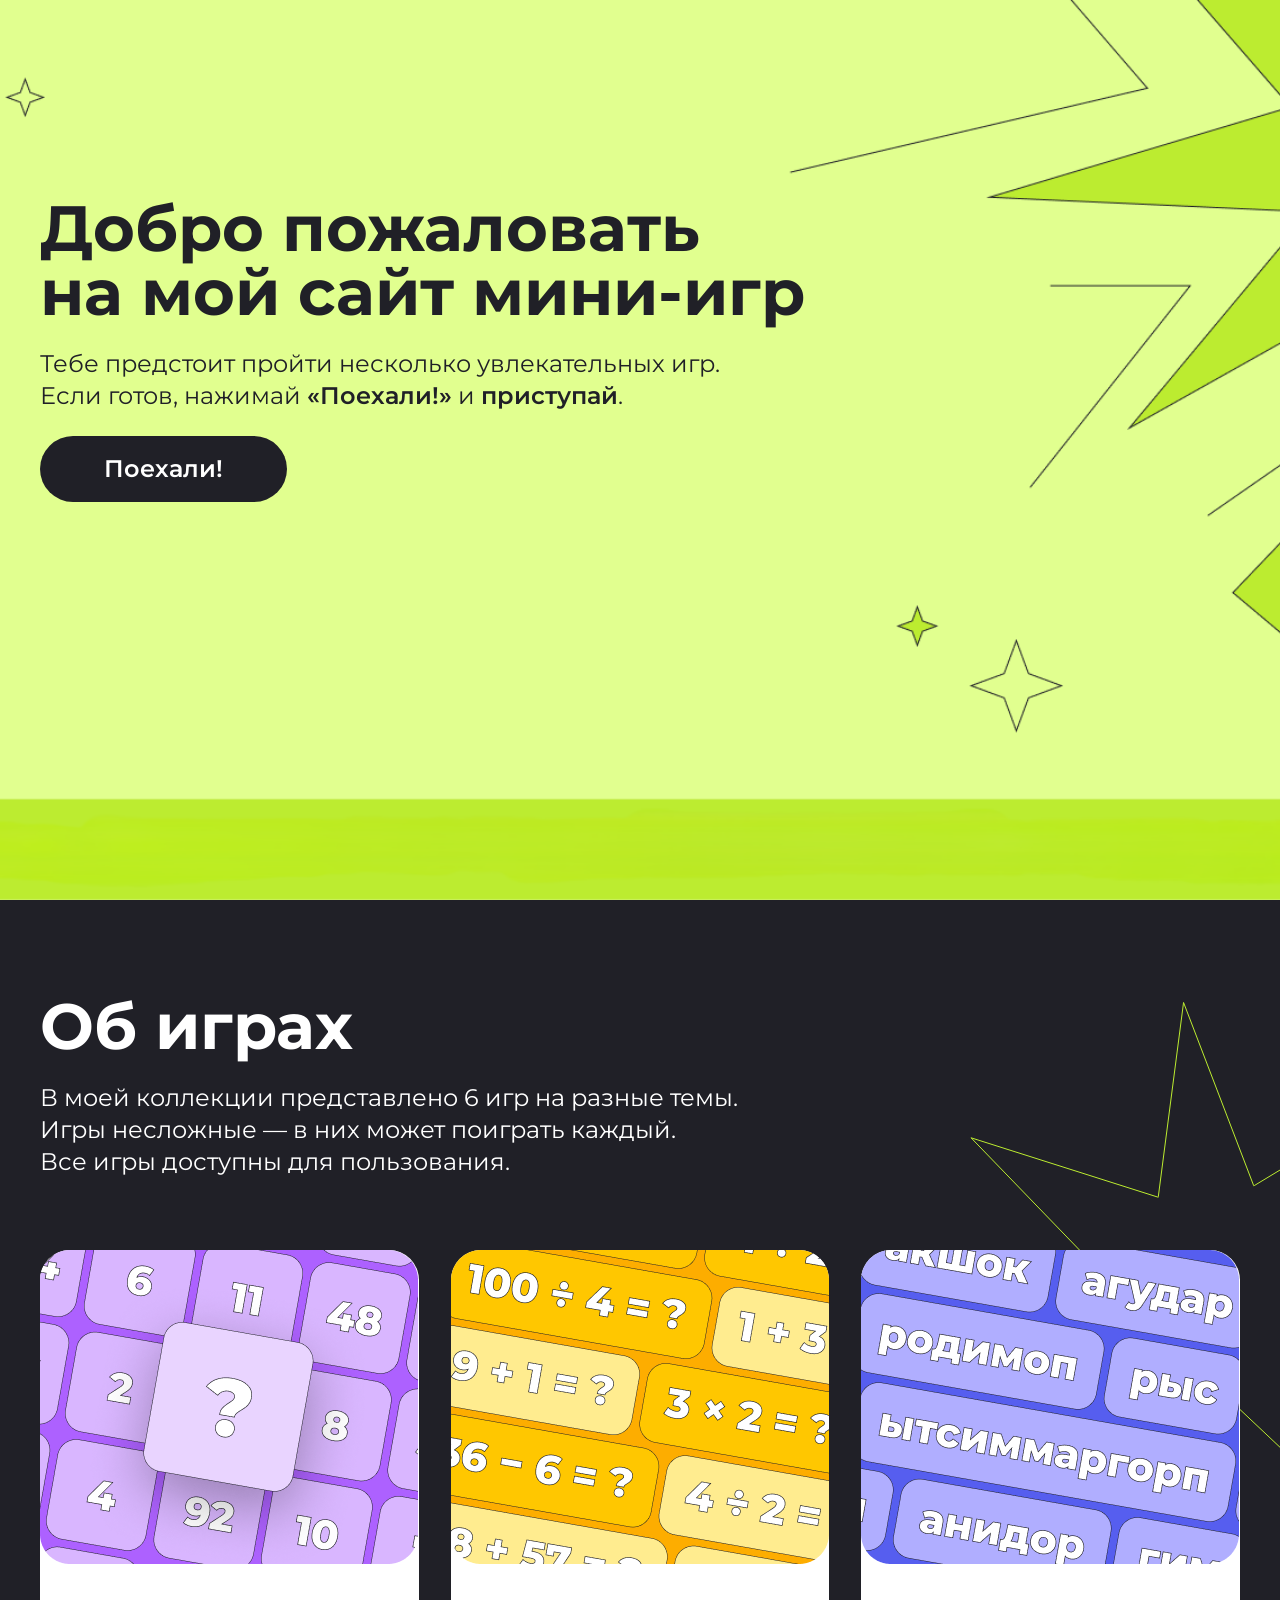
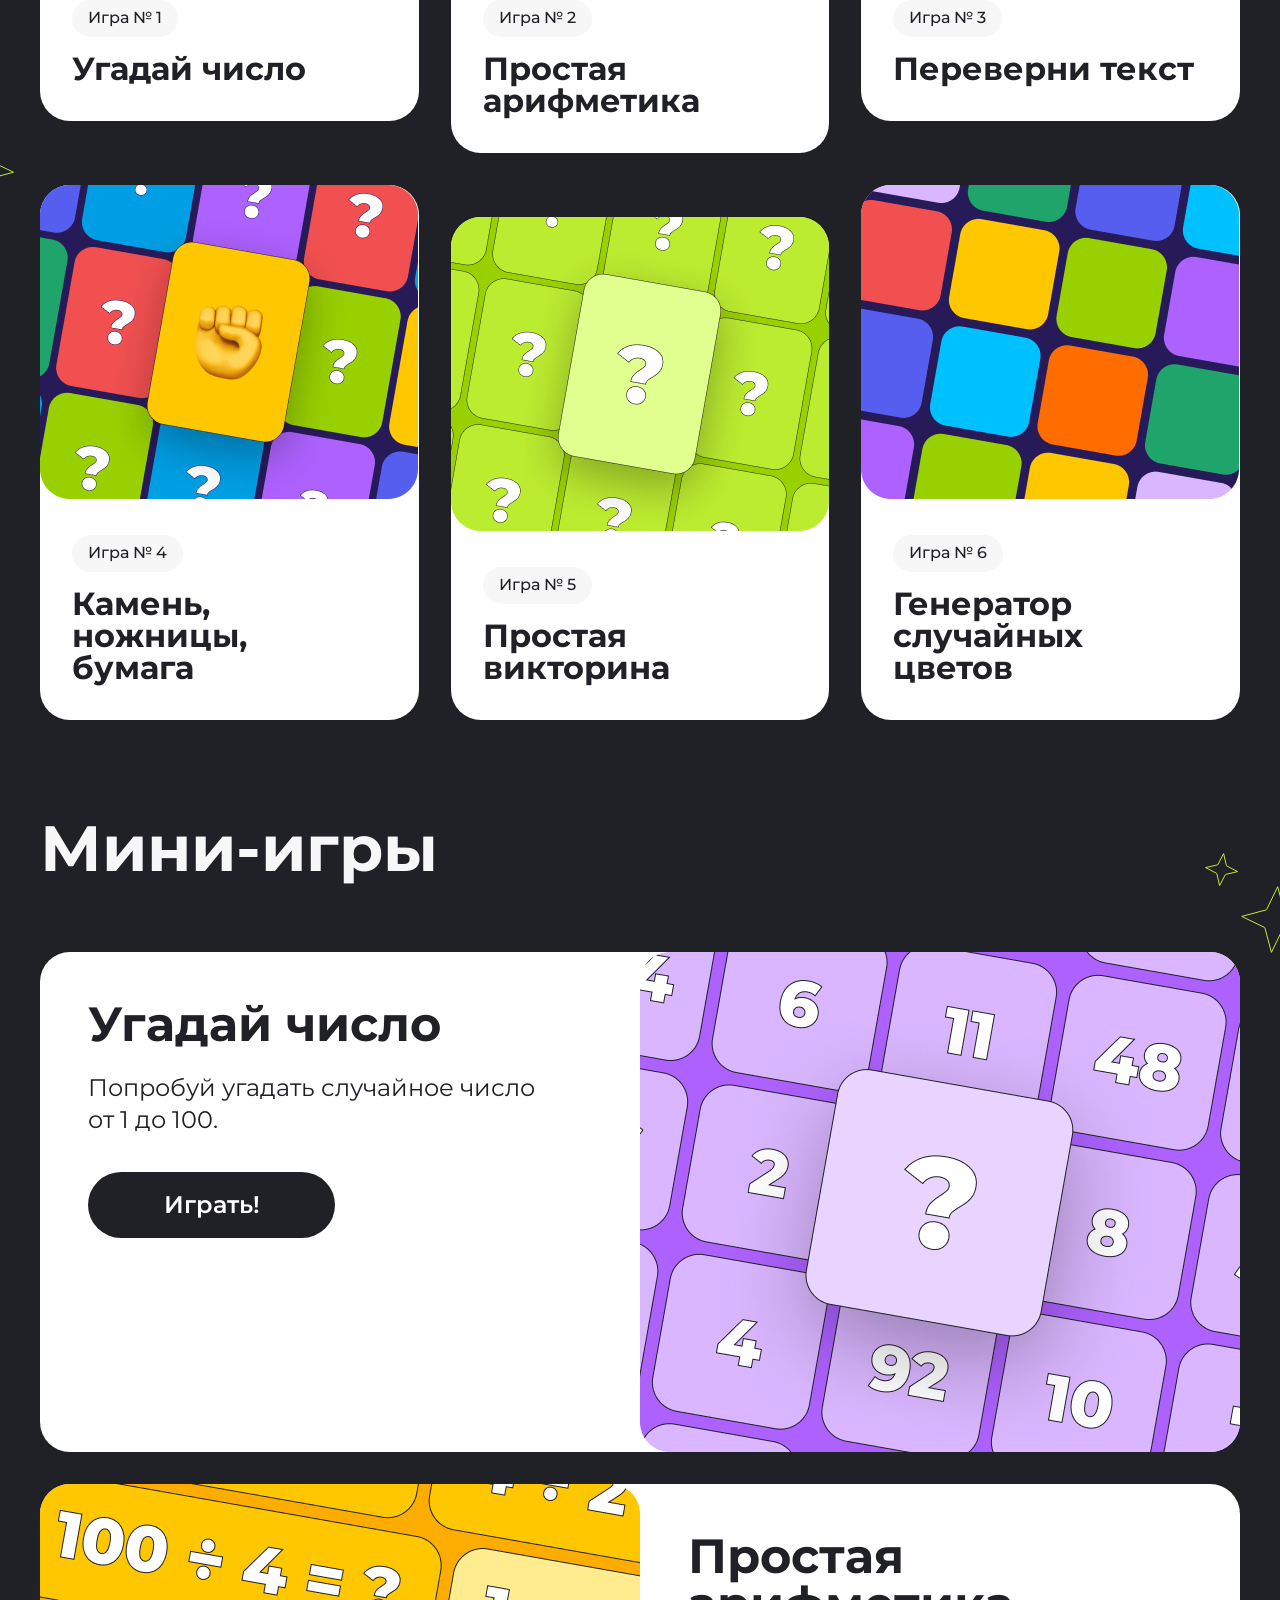
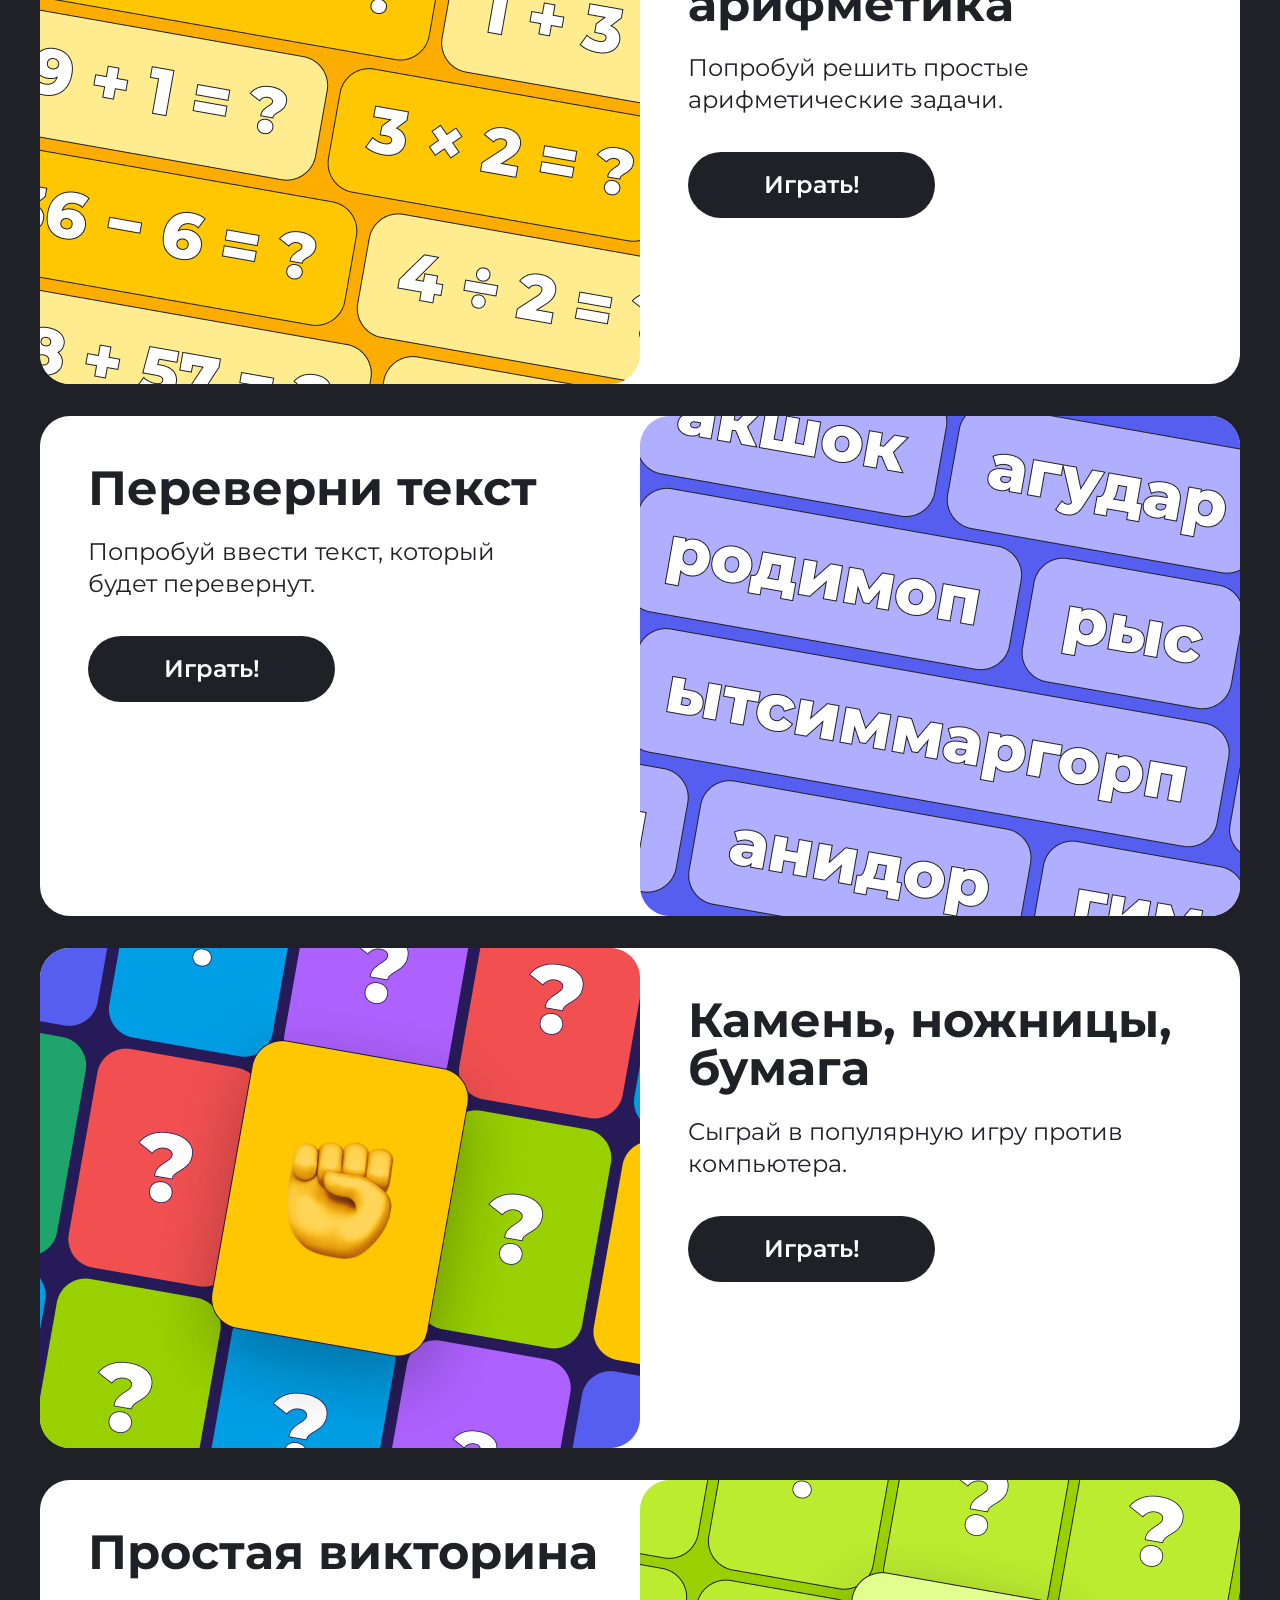
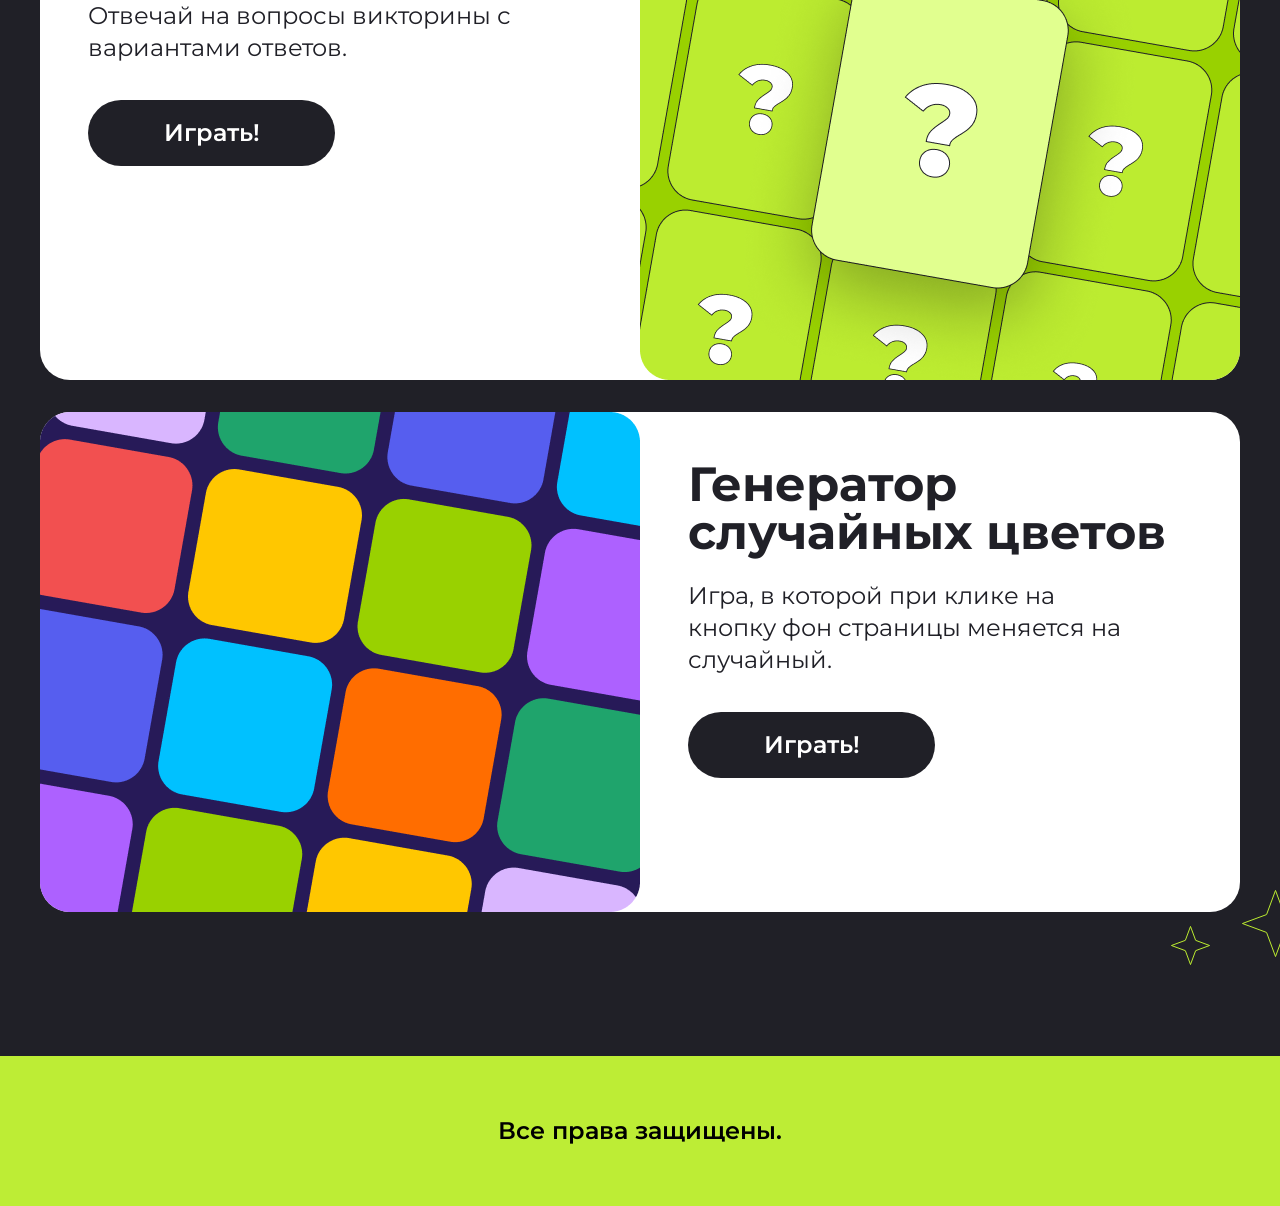
==== commit 20ebf351: "javaa" ====
--- a/index.html
+++ b/index.html
@@ -10,7 +10,7 @@
       href="https://fonts.googleapis.com/css2?family=Montserrat:ital,wght@0,100..900;1,100..900&family=Poppins:ital,wght@0,100;0,200;0,300;0,400;0,500;0,600;0,700;0,800;0,900;1,100;1,200;1,300;1,400;1,500;1,600;1,700;1,800;1,900&display=swap"
       rel="stylesheet"
     />
-    <link rel="stylesheet" href="style_for-mini.css" />
+    <link rel="stylesheet" href="style.css" />
   </head>
 
   <body>
@@ -191,10 +191,5 @@
     </main>
 
     <footer class="footer">Все права защищены.</footer>
-
-    <script src="hw-5.js"></script>
-    <script src="hw-6.js"></script>
-    <script src="hw-7.js"></script>
-    <script src="hw-8.js"></script>
   </body>
 </html>
--- a/style.css
+++ b/style.css
@@ -0,0 +1,293 @@
+* {
+  margin: 0;
+  padding: 0;
+  font-family: "Montserrat";
+}
+
+.center {
+  padding-left: calc(50% - 600px);
+  padding-right: calc(50% - 600px);
+}
+
+html {
+  scroll-behavior: smooth;
+}
+
+button {
+  border: none;
+}
+
+.header {
+  background-image: url(./img/kryt.png);
+  min-height: 100vh;
+  background-repeat: no-repeat;
+  background-size: cover;
+  background-position: center center;
+}
+.header__main {
+  padding-top: 196px;
+  display: flex;
+  gap: 24px;
+  flex-direction: column;
+}
+.header__but {
+  width: 247px;
+  padding: 16px 28px;
+  background-color: #202027;
+  color: white;
+  border-radius: 60px;
+  font-weight: 600;
+  font-size: 24px;
+  line-height: 142%;
+  letter-spacing: 0%;
+  text-align: center;
+}
+.header__zag {
+  font-weight: 700;
+  font-size: 64px;
+  line-height: 100%;
+  letter-spacing: 0px;
+  color: #202027;
+}
+.header__text {
+  font-weight: 400;
+  font-size: 24px;
+  line-height: 32px;
+  letter-spacing: 0px;
+  vertical-align: middle;
+  max-width: 720px;
+  color: #202027;
+}
+.header__bold {
+  font-weight: 600;
+  font-size: 24px;
+  line-height: 32px;
+  letter-spacing: 0px;
+  color: #202027;
+}
+.header__but:hover {
+  background-color: white;
+  color: black;
+  transition: all 1.5s;
+}
+
+.about {
+  background-color: #202027;
+  padding-bottom: 96px;
+  padding-top: 94px;
+}
+.about__wrapper {
+  display: flex;
+  flex-direction: column;
+  gap: 72px;
+}
+.about__zag {
+  font-weight: 700;
+  font-size: 64px;
+  line-height: 100%;
+  letter-spacing: 0px;
+  color: white;
+}
+.about__text {
+  font-weight: 400;
+  font-size: 24px;
+  line-height: 32px;
+  letter-spacing: 0px;
+  color: white;
+}
+.about__opis {
+  display: flex;
+  gap: 24px;
+  flex-direction: column;
+  position: relative;
+}
+.about__game-nuumber {
+  padding: 8px 16px 10px;
+  background-color: #F7F7F7;
+  font-weight: 500;
+  font-style: Medium;
+  font-size: 16px;
+  letter-spacing: 0px;
+  border-radius: 53px;
+  display: inline-block;
+  margin-bottom: 16px;
+  color: #202027;
+}
+.about__game-name {
+  font-weight: 700;
+  font-style: Bold;
+  font-size: 32px;
+  line-height: 100%;
+  letter-spacing: 0px;
+  color: #202027;
+}
+.about__item {
+  background-color: #FFFFFF;
+  border-radius: 30px;
+  z-index: 1;
+}
+.about__game {
+  display: grid;
+  grid-template-columns: repeat(12, 1fr);
+  align-items: start;
+  gap: 32px;
+  position: relative;
+}
+.about__text-box {
+  padding-left: 32px;
+  padding-top: 32px;
+  padding-bottom: 36px;
+}
+.about__img {
+  max-width: 100%;
+}
+.about__item:hover {
+  transform: scale(1.1);
+  transition: all 1.5s;
+}
+.about__game::before {
+  content: url(./img/Star\ 1.svg);
+  position: absolute;
+  top: -250px;
+  right: -160px;
+  z-index: 0;
+}
+.about__game::after {
+  content: url(./img/Star\ 12.svg);
+  position: absolute;
+  z-index: 0;
+  left: -80px;
+  top: 46%;
+  z-index: 0;
+}
+.about__opis::before {
+  content: url(./img/Star\ 11.svg);
+  position: absolute;
+  z-index: 0;
+  left: -94px;
+  top: 389%;
+}
+
+.order1 {
+  align-self: flex-end;
+}
+
+.big {
+  grid-column: span 4;
+}
+
+.small {
+  grid-column: span 4;
+}
+
+.mini-game {
+  background-color: #202027;
+  padding-bottom: 144px;
+}
+.mini-game__zag {
+  font-weight: 700;
+  font-size: 64px;
+  line-height: 100%;
+  letter-spacing: 0px;
+  color: #F7F7F7;
+  margin-bottom: 72px;
+}
+.mini-game__wrapper {
+  display: flex;
+  flex-direction: column;
+  gap: 32px;
+  position: relative;
+}
+.mini-game__item {
+  background-color: #FFFFFF;
+  border-radius: 30px;
+  display: flex;
+  justify-content: space-between;
+}
+.mini-game__text-box {
+  flex-grow: 600px;
+  padding-left: 48px;
+  flex-grow: 1;
+  padding-top: 48px;
+}
+.mini-game__img {
+  flex-grow: 600px;
+}
+.mini-game__btn {
+  width: 247px;
+  padding: 16px 28px;
+  background-color: #202027;
+  color: white;
+  border-radius: 60px;
+  font-weight: 600;
+  font-size: 24px;
+  line-height: 142%;
+  letter-spacing: 0%;
+  text-align: center;
+}
+.mini-game__name {
+  font-weight: 700;
+  font-style: Bold;
+  font-size: 48px;
+  line-height: 100%;
+  letter-spacing: 0px;
+  margin-bottom: 24px;
+  color: #202027;
+}
+.mini-game__opis {
+  font-weight: 400;
+  font-size: 24px;
+  line-height: 32px;
+  letter-spacing: 0px;
+  margin-bottom: 36px;
+  width: 457px;
+  color: #202027;
+}
+.mini-game__btn:hover {
+  background-color: white;
+  color: black;
+  transition: all 1.5s;
+}
+.mini-game__wrapper::after {
+  content: url(./img/Star\ 6.svg);
+  position: absolute;
+  left: 100%;
+  top: -67px;
+}
+.mini-game__wrapper::before {
+  content: url(./img/Star\ 7.svg);
+  position: absolute;
+  left: 97%;
+  top: -100px;
+}
+
+.footer {
+  background-color: #BDED35;
+  height: 150px;
+  display: flex;
+  justify-content: center;
+  align-items: center;
+  font-weight: 600;
+  font-size: 24px;
+  line-height: 100%;
+  letter-spacing: 0px;
+  position: relative;
+}
+
+.element::after {
+  content: url(./img/Star\ 8.svg);
+  position: absolute;
+  bottom: -50px;
+  right: -70px;
+}
+
+.element::before {
+  content: url(./img/Star\ 10.svg);
+  position: absolute;
+  bottom: -58px;
+  right: 29px;
+}
+
+button:hover {
+  border: none;
+}
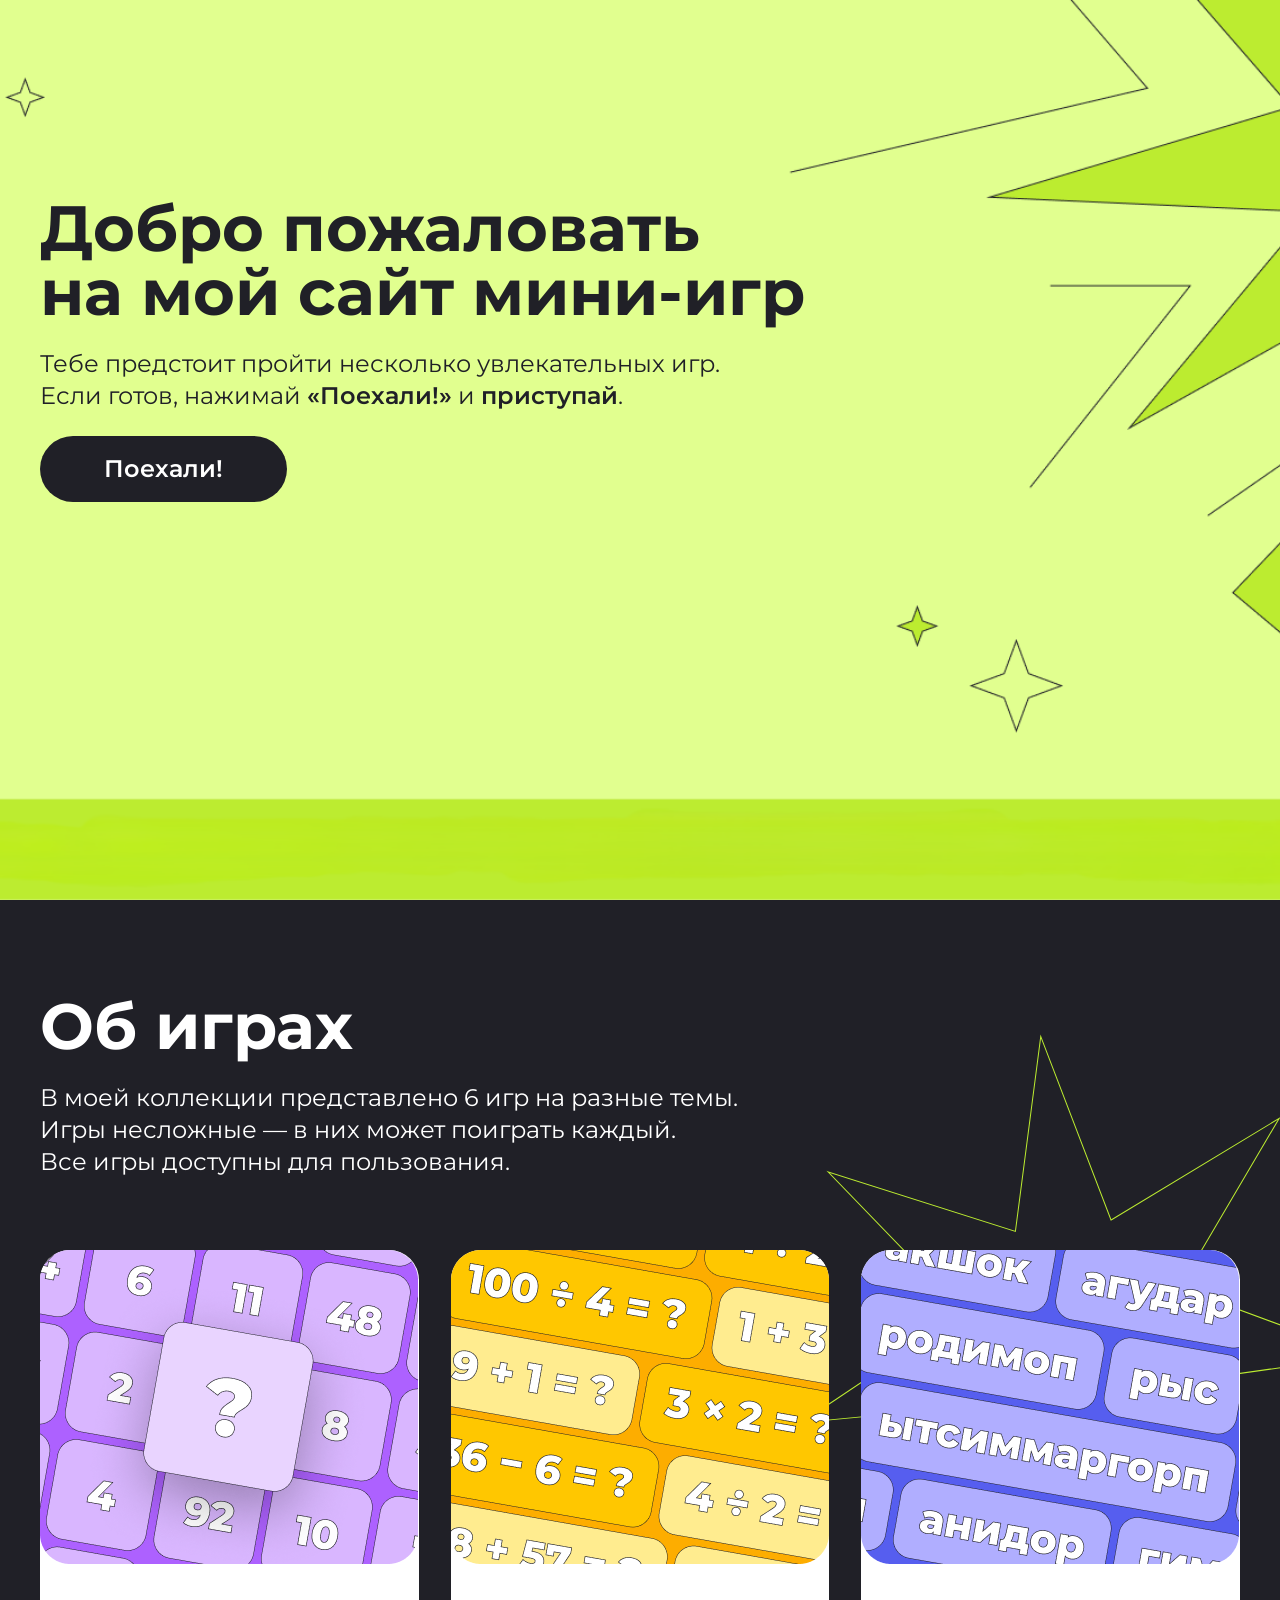
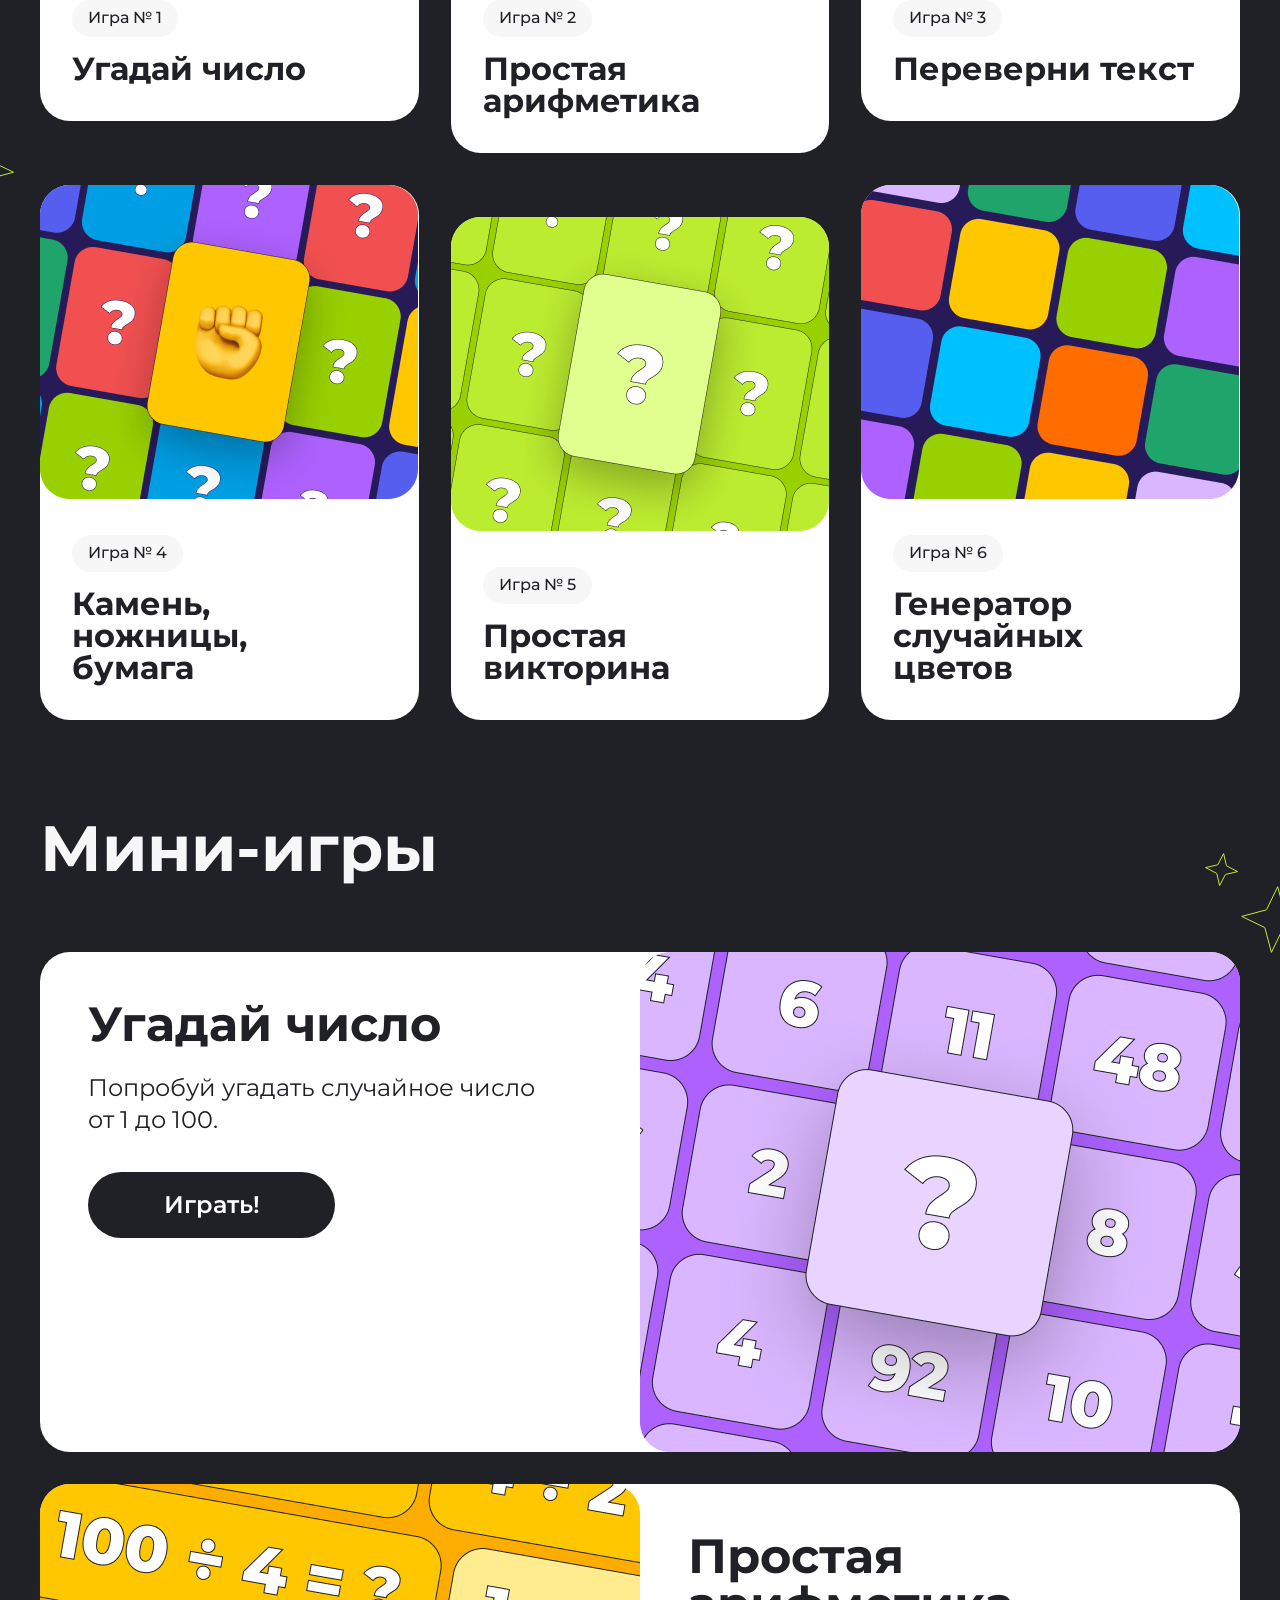
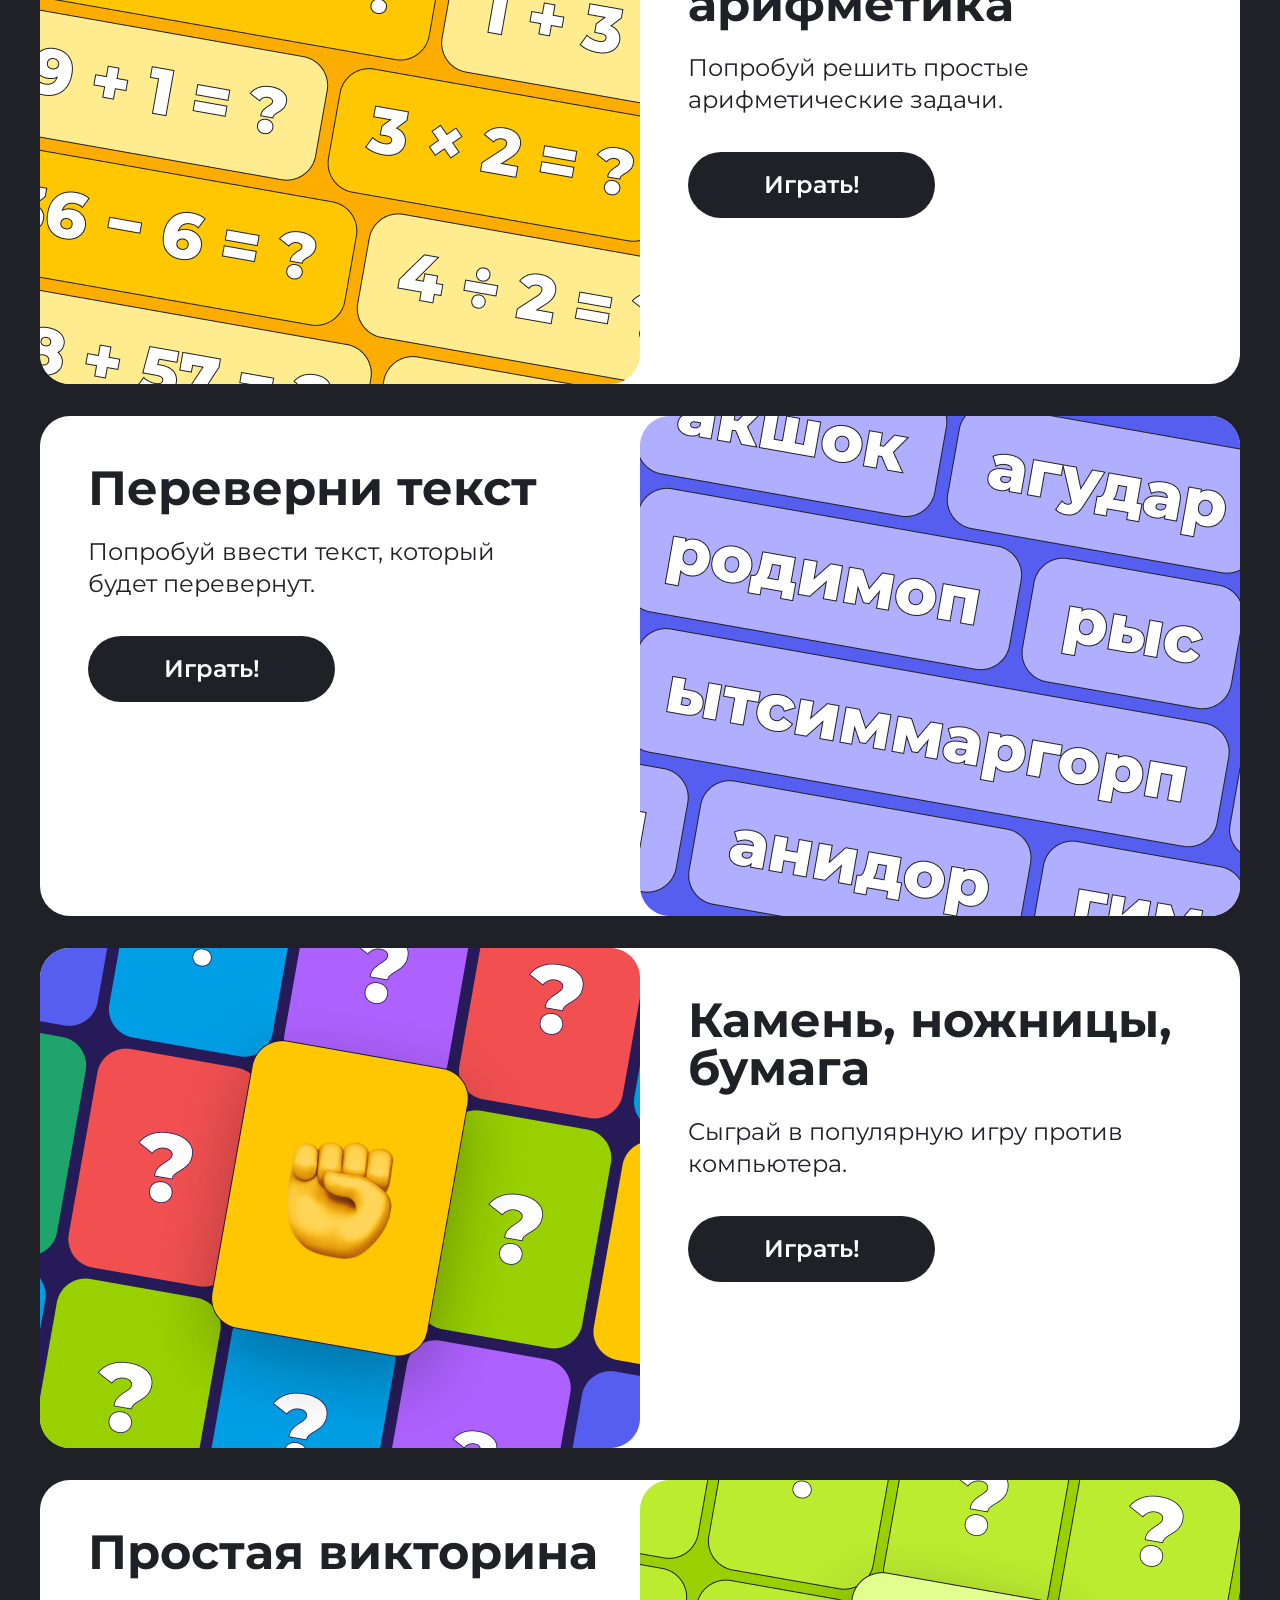
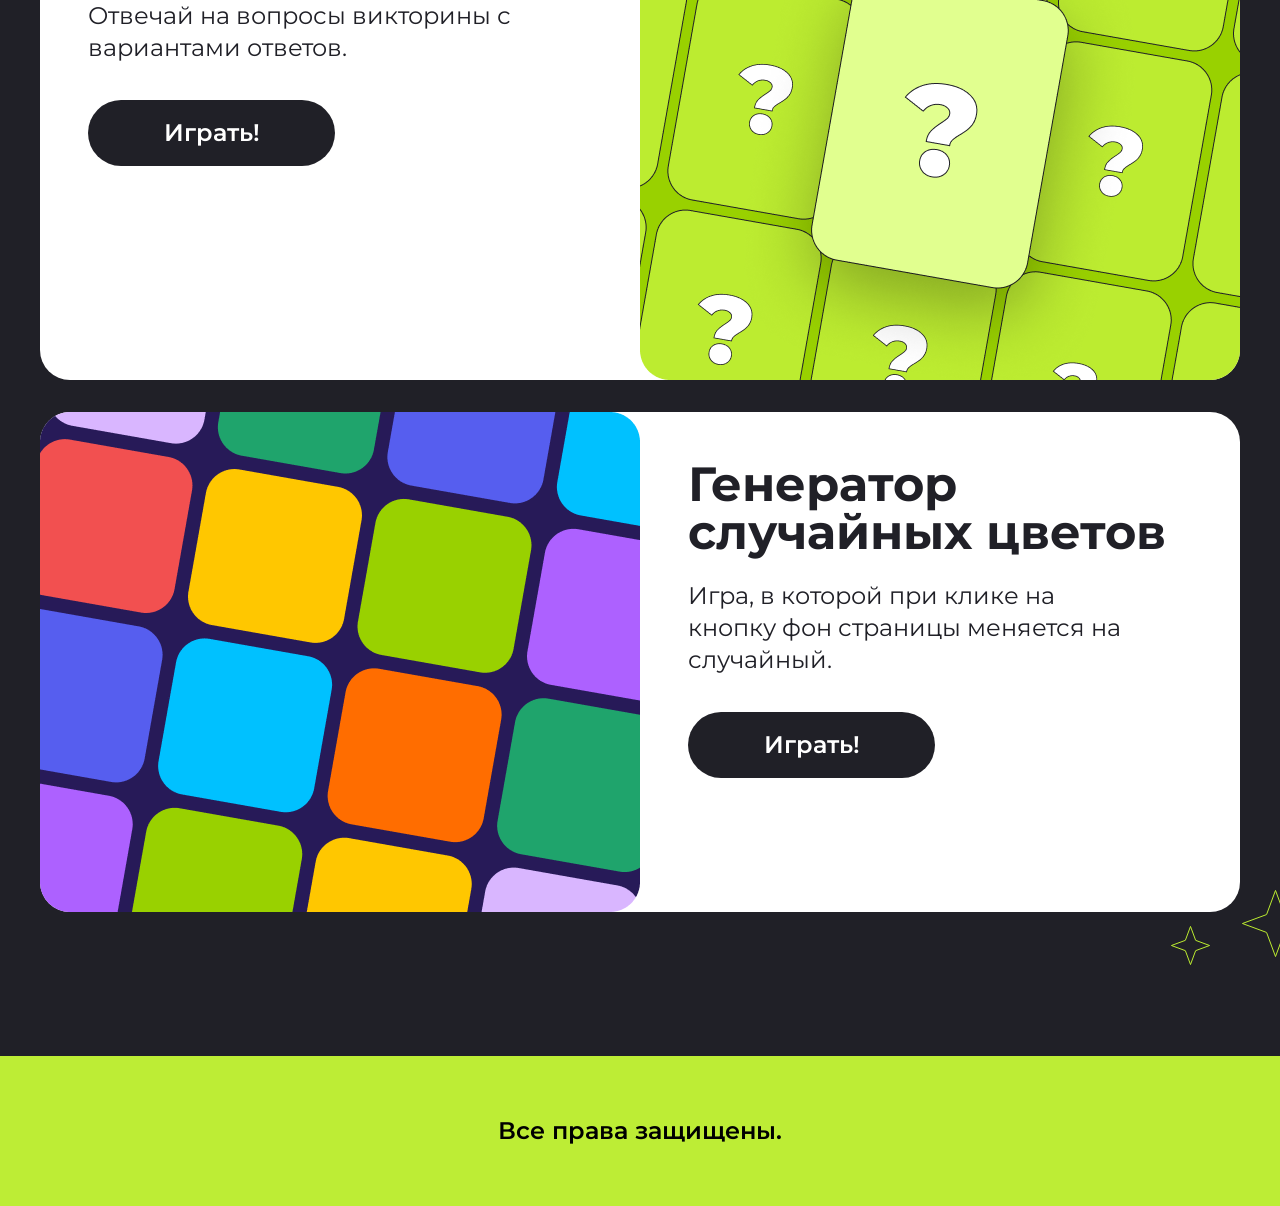
==== commit 76bb46b2: "19.01.2026" ====
--- a/index.html
+++ b/index.html
@@ -191,5 +191,13 @@
     </main>
 
     <footer class="footer">Все права защищены.</footer>
-  </body>
-</html>
+	<script src="hw2.js"></script>
+    <script src="hw3.js"></script>
+    <script src="hw4.js"></script>
+    <script src="hw5.js"></script>
+    <script src="hw6.js"></script>
+    <script src="hw7.js"></script>
+    <script src="hw8.js"></script>
+</script>
+</body>
+</html>
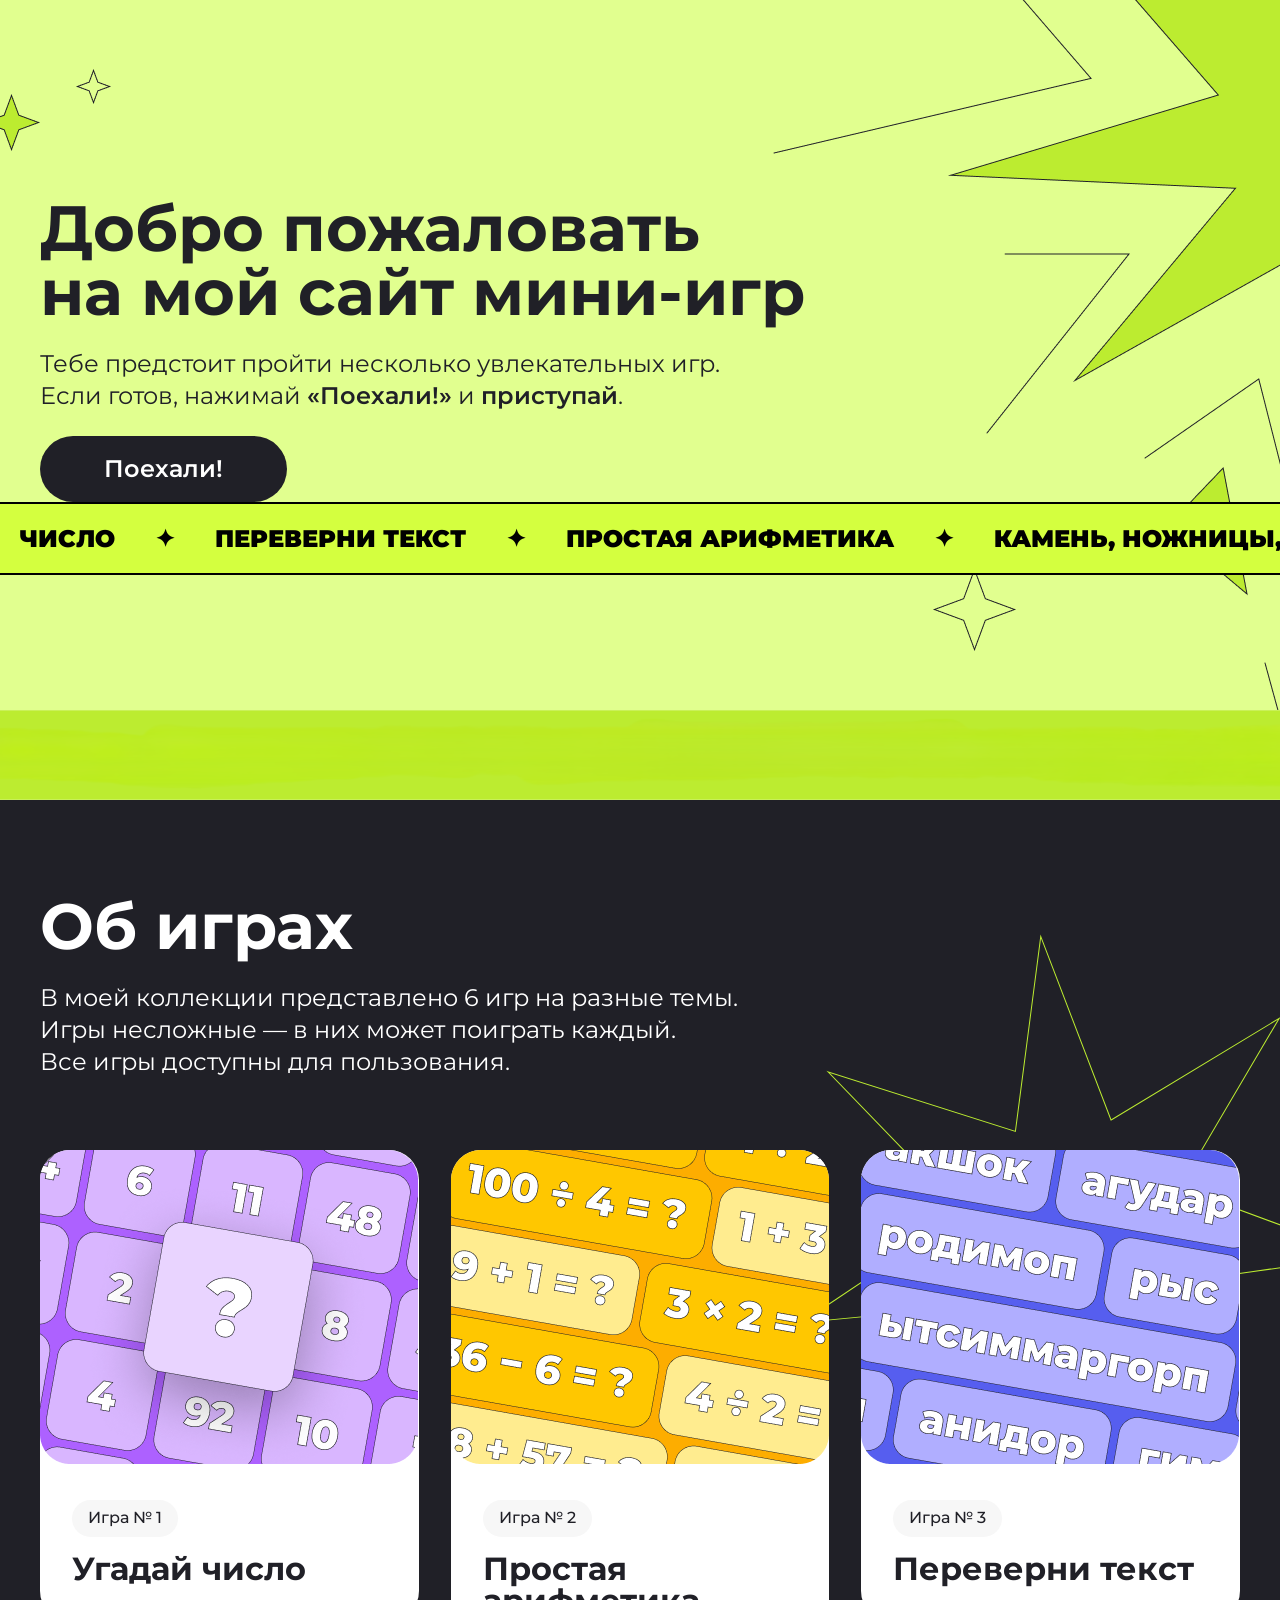
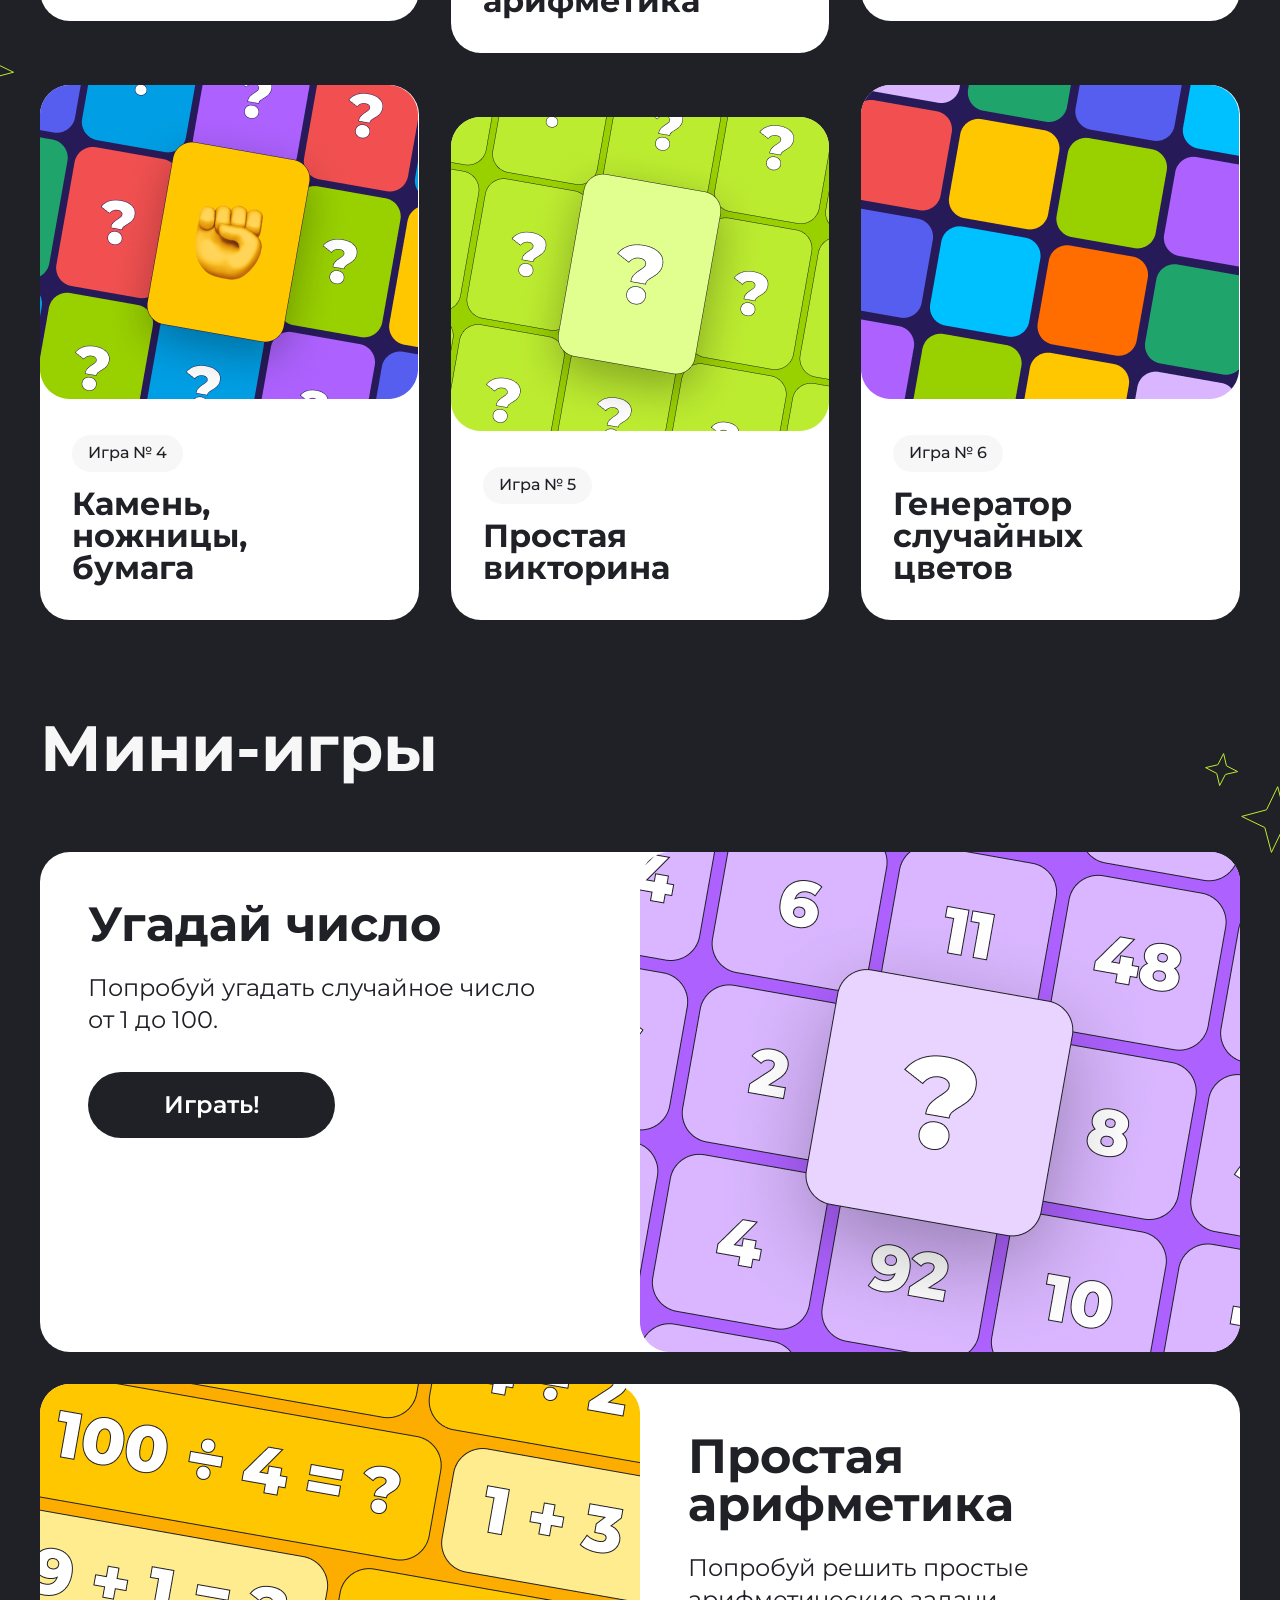
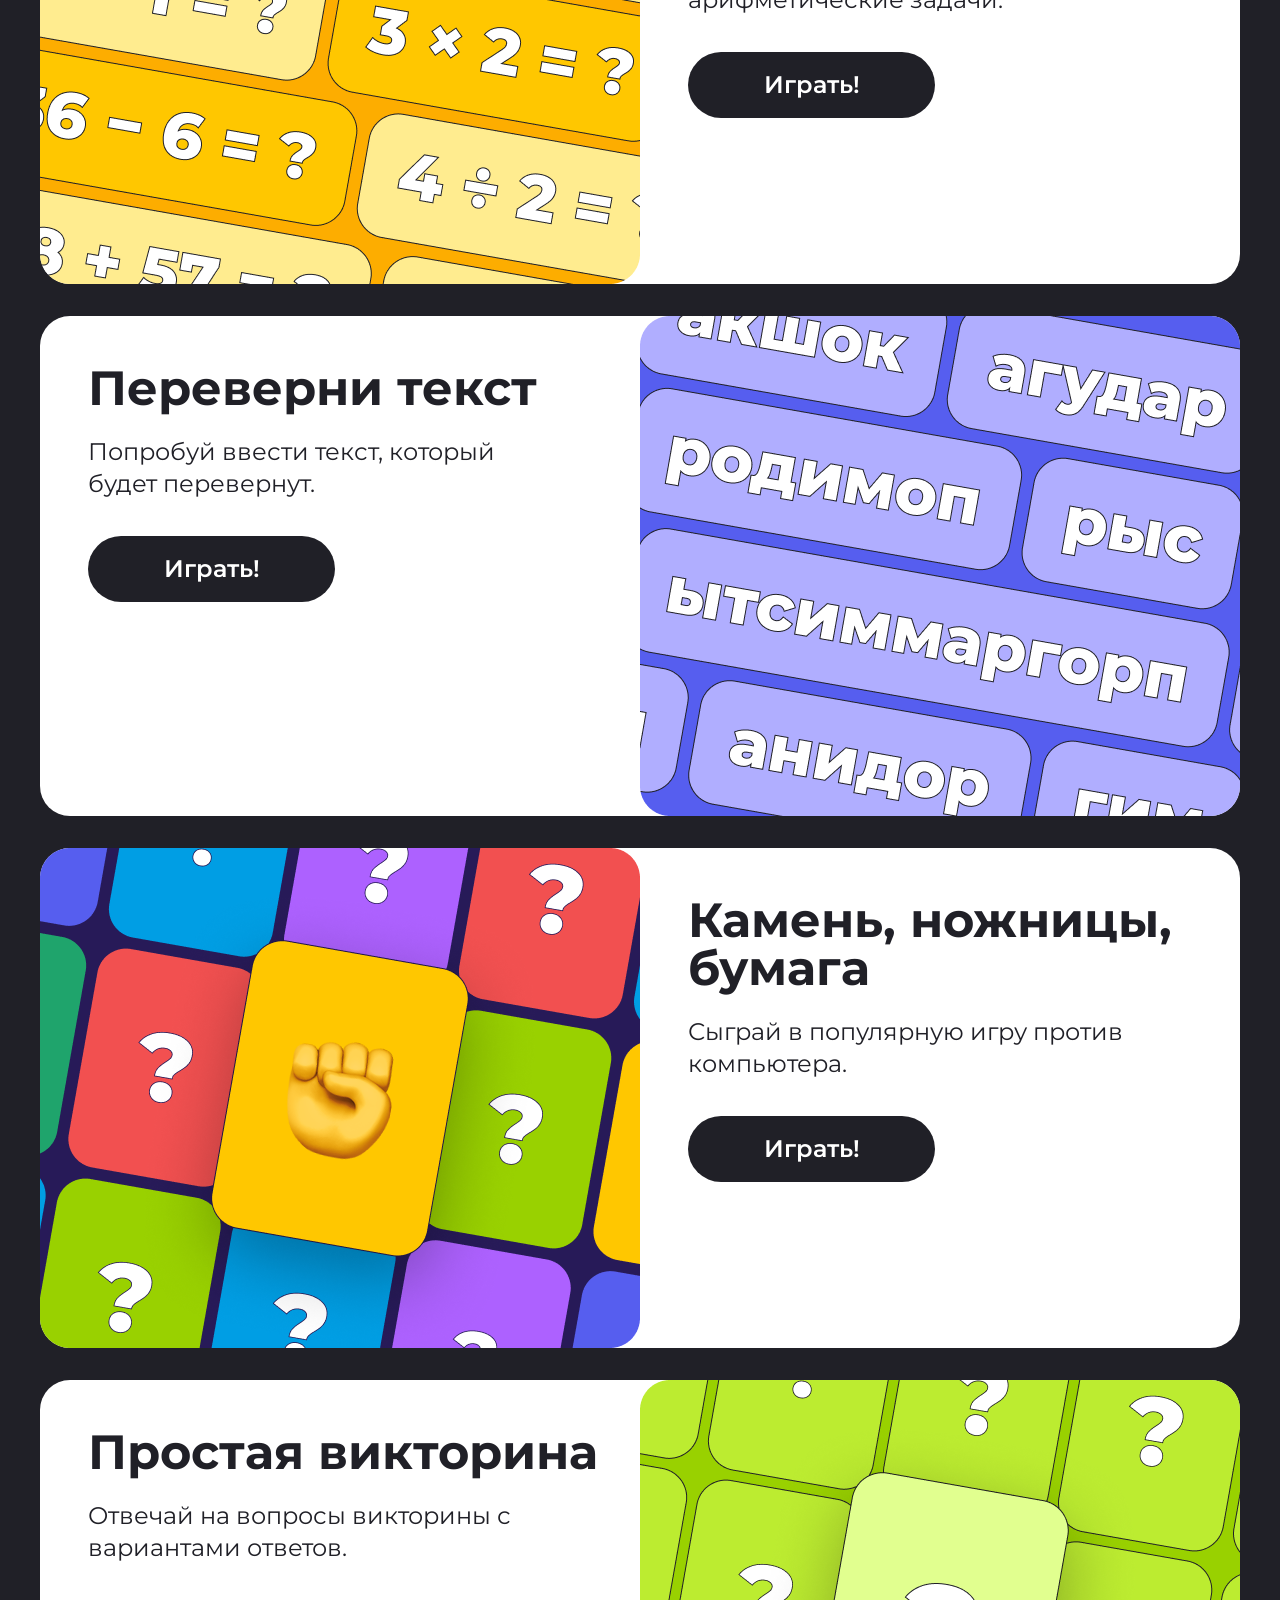
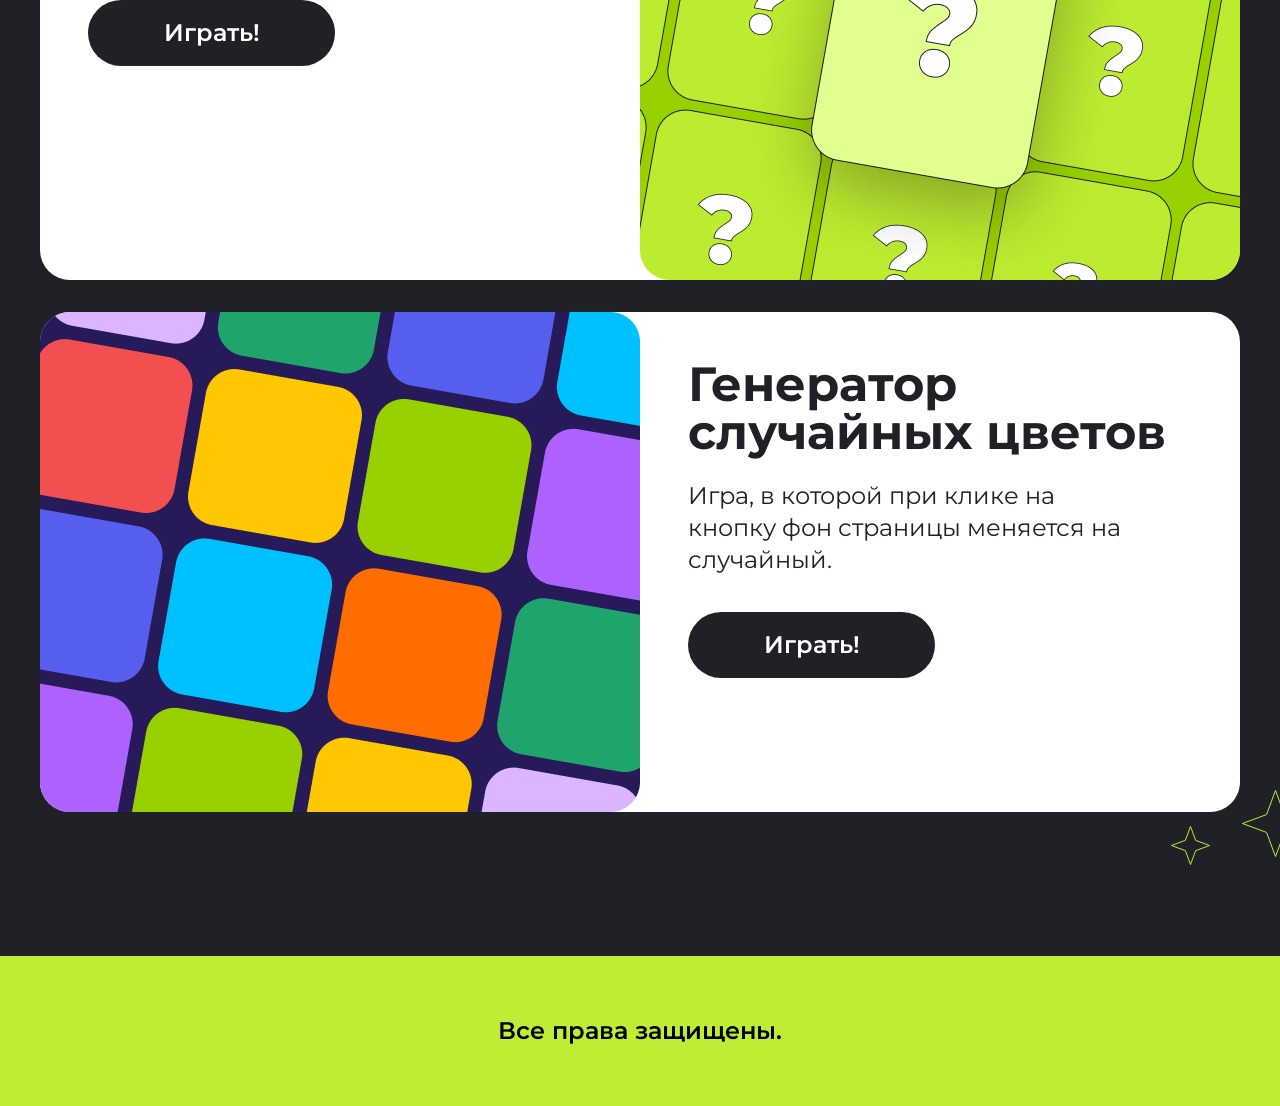
==== commit a3e475a2: "1703" ====
--- a/index.html
+++ b/index.html
@@ -29,7 +29,29 @@
           Поехали!
         </button>
       </div>
-      <div class="header__footer"></div>
+      <div class="header__footer">
+        <div class="marquee">
+  <div class="marquee__inner">
+    <span>ЧИСЛО</span>
+    <span class="separator">✦</span>
+    <span>ПЕРЕВЕРНИ ТЕКСТ</span>
+    <span class="separator">✦</span>
+    <span>ПРОСТАЯ АРИФМЕТИКА</span>
+    <span class="separator">✦</span>
+    <span>КАМЕНЬ, НОЖНИЦЫ, БУМАГА</span>
+    <span class="separator">✦</span>
+    <span>ЧИСЛО</span>
+    <span class="separator">✦</span>
+    <span>ПЕРЕВЕРНИ ТЕКСТ</span>
+    <span class="separator">✦</span>
+    <span>ПРОСТАЯ АРИФМЕТИКА</span>
+    <span class="separator">✦</span>
+    <span>КАМЕНЬ, НОЖНИЦЫ, БУМАГА</span>
+    <span class="separator">✦</span>
+  </div>
+</div>
+
+      </div>
     </header>
 
     <main>
@@ -191,13 +213,7 @@
     </main>
 
     <footer class="footer">Все права защищены.</footer>
-	<script src="hw2.js"></script>
-    <script src="hw3.js"></script>
-    <script src="hw4.js"></script>
-    <script src="hw5.js"></script>
-    <script src="hw6.js"></script>
-    <script src="hw7.js"></script>
-    <script src="hw8.js"></script>
+	<script src="games.js"></script>
 </script>
 </body>
 </html>
--- a/style.css
+++ b/style.css
@@ -19,17 +19,19 @@
 
 .header {
   background-image: url(./img/kryt.png);
-  min-height: 100vh;
+  height: 800px;
   background-repeat: no-repeat;
   background-size: cover;
   background-position: center center;
 }
+
 .header__main {
   padding-top: 196px;
   display: flex;
   gap: 24px;
   flex-direction: column;
 }
+
 .header__but {
   width: 247px;
   padding: 16px 28px;
@@ -42,6 +44,7 @@
   letter-spacing: 0%;
   text-align: center;
 }
+
 .header__zag {
   font-weight: 700;
   font-size: 64px;
@@ -49,6 +52,7 @@
   letter-spacing: 0px;
   color: #202027;
 }
+
 .header__text {
   font-weight: 400;
   font-size: 24px;
@@ -58,6 +62,7 @@
   max-width: 720px;
   color: #202027;
 }
+
 .header__bold {
   font-weight: 600;
   font-size: 24px;
@@ -65,11 +70,51 @@
   letter-spacing: 0px;
   color: #202027;
 }
+
 .header__but:hover {
   background-color: white;
   color: black;
   transition: all 1.5s;
 }
+
+.marquee {
+  width: 100%;
+  background-color: #d4ff3f; 
+  overflow: hidden; 
+  padding: 20px 0;
+  border-top: 2px solid #000;
+  border-bottom: 2px solid #000;
+  display: flex;
+}
+
+.marquee__inner {
+  display: flex;
+  white-space: nowrap;
+  animation: scroll 20s linear infinite; 
+}
+
+.marquee__inner span {
+  font-family: 'Montserrat';
+  font-weight: 900;
+  font-size: 24px;
+  text-transform: uppercase;
+  padding: 0 20px;
+}
+
+.separator {
+  font-size: 30px;
+}
+
+
+@keyframes scroll {
+  from {
+    transform: translateX(0);
+  }
+  to {
+    transform: translateX(-50%); 
+  }
+}
+
 
 .about {
   background-color: #202027;
@@ -290,4 +335,220 @@
 
 button:hover {
   border: none;
-}+}
+
+@media (max-width: 1200px) {
+  .center {
+    padding-left: calc(50% - 400px);
+    padding-right: calc(50% - 400px);
+  }
+  .mini-game__zag {
+    font-size: 52px;
+    padding-top: 49px;
+  }
+  .mini-game__text-box {
+    padding-bottom: 32px;
+    padding-left: 32px;
+  }
+  .mini-game__name {
+    font-size: 24px;
+  }
+  .mini-game__opis {
+    font-size: 16px;
+    width: 275px;
+    line-height: 24px;
+  }
+  .mini-game__img {
+    width: 400px;
+  }
+  .mini-game__wrapper::after {
+    content: none;
+    display: none;
+  }
+  .mini-game__wrapper::before {
+    content: none;
+    display: none;
+  }
+  .header__zag {
+    font-size: 52px;
+  }
+  .header__text {
+    font-size: 24px;
+  }
+  .header__bold {
+    font-size: 24px;
+  }
+  .header__main {
+    padding-top: 147px;
+  }
+  .header__but {
+    padding-top: 16px;
+    padding-bottom: 16px;
+    font-size: 24px;
+  }
+  .header__footer {
+    padding-top: 310px;
+  }
+  .footer {
+    font-size: 24px;
+  }
+  .element::after {
+    content: none;
+    display: none;
+  }
+  .element::before {
+    content: none;
+    display: none;
+  }
+  .about__game::before {
+    content: none;
+    display: none;
+  }
+  .about__game::after {
+    content: none;
+    display: none;
+  }
+  .about__opis::before {
+    content: none;
+    display: none;
+  }
+  .about__game-name {
+    font-size: 22px;
+  }
+  .about__text-box {
+    padding-left: 20px;
+  }
+}
+@media (max-width: 800px) {
+  .center {
+    padding-left: calc(50% - 172px);
+    padding-right: calc(50% - 172px);
+  }
+  .about {
+    display: none;
+  }
+  .mini-game {
+    padding-bottom: 49px;
+  }
+  .mini-game__zag {
+    font-size: 40px;
+    padding-top: 49px;
+    margin-bottom: 48px;
+  }
+  .mini-game__item {
+    flex-direction: column;
+    padding-bottom: 32px;
+  }
+  .mini-game__text-box {
+    order: 1;
+    padding-top: 29px;
+    padding-bottom: 0;
+  }
+  .mini-game__img {
+    order: 0;
+    width: 100%;
+  }
+  .mini-game__name {
+    font-size: 32px;
+    margin-bottom: 16px;
+    width: 200px;
+  }
+  .mini-game__opis {
+    font-size: 16px;
+    margin-bottom: 32px;
+    line-height: 24px;
+    width: 275px;
+  }
+  .mini-game__btn {
+    width: 285px;
+    font-size: 16px;
+    font-weight: 600;
+    font-size: 16px;
+    line-height: 142%;
+    letter-spacing: 0%;
+    text-align: center;
+  }
+  .mini-game__wrapper::after {
+    content: none;
+    display: none;
+  }
+  .mini-game__wrapper::before {
+    content: none;
+    display: none;
+  }
+  .header {
+    background-image: url(./img/header_fon_mob.svg);
+    height: 700px;
+    position: relative;
+  }
+  .header__zag {
+    font-size: 40px;
+    text-align: center;
+  }
+  .header__text {
+    font-size: 16px;
+    text-align: center;
+    position: relative;
+    line-height: 100%;
+  }
+  .header__bold {
+    font-size: 16px;
+  }
+  .header__main {
+    padding-top: 118px;
+    align-items: center;
+    position: relative;
+  }
+  .header__but {
+    font-size: 16px;
+    position: relative;
+    width: 285px;
+  }
+  .header__footer {
+    width: 100%;
+    height: 52px;
+    margin-top: 158px;
+  }
+  .header__main::before {
+    content: url(./img/Star\ 5.svg);
+    position: relative;
+    top: 430px;
+    right: -80px;
+  }
+  .header__but::before {
+    content: url(./img/Star\ 4.svg);
+    position: absolute;
+    top: 90px;
+    right: -15px;
+  }
+  .header__but::after {
+    position: absolute;
+    content: url(./img/Star\ 3.svg);
+    top: -420px;
+    left: 10px;
+  }
+  .header__text::before {
+    content: url(./img/Star\ 2.svg);
+    top: -265px;
+    left: 10px;
+    position: absolute;
+  }
+  .header::after {
+    content: url(./img/big-star.svg);
+    top: 0;
+    right: 0;
+    position: absolute;
+  }
+  .footer {
+    font-size: 16px;
+    height: 100px;
+  }
+  .element::after {
+    content: none;
+    display: none;
+  }
+  .element::before {
+    content: none;
+    display: none;
+  }
+}/*# sourceMappingURL=style.css.map */
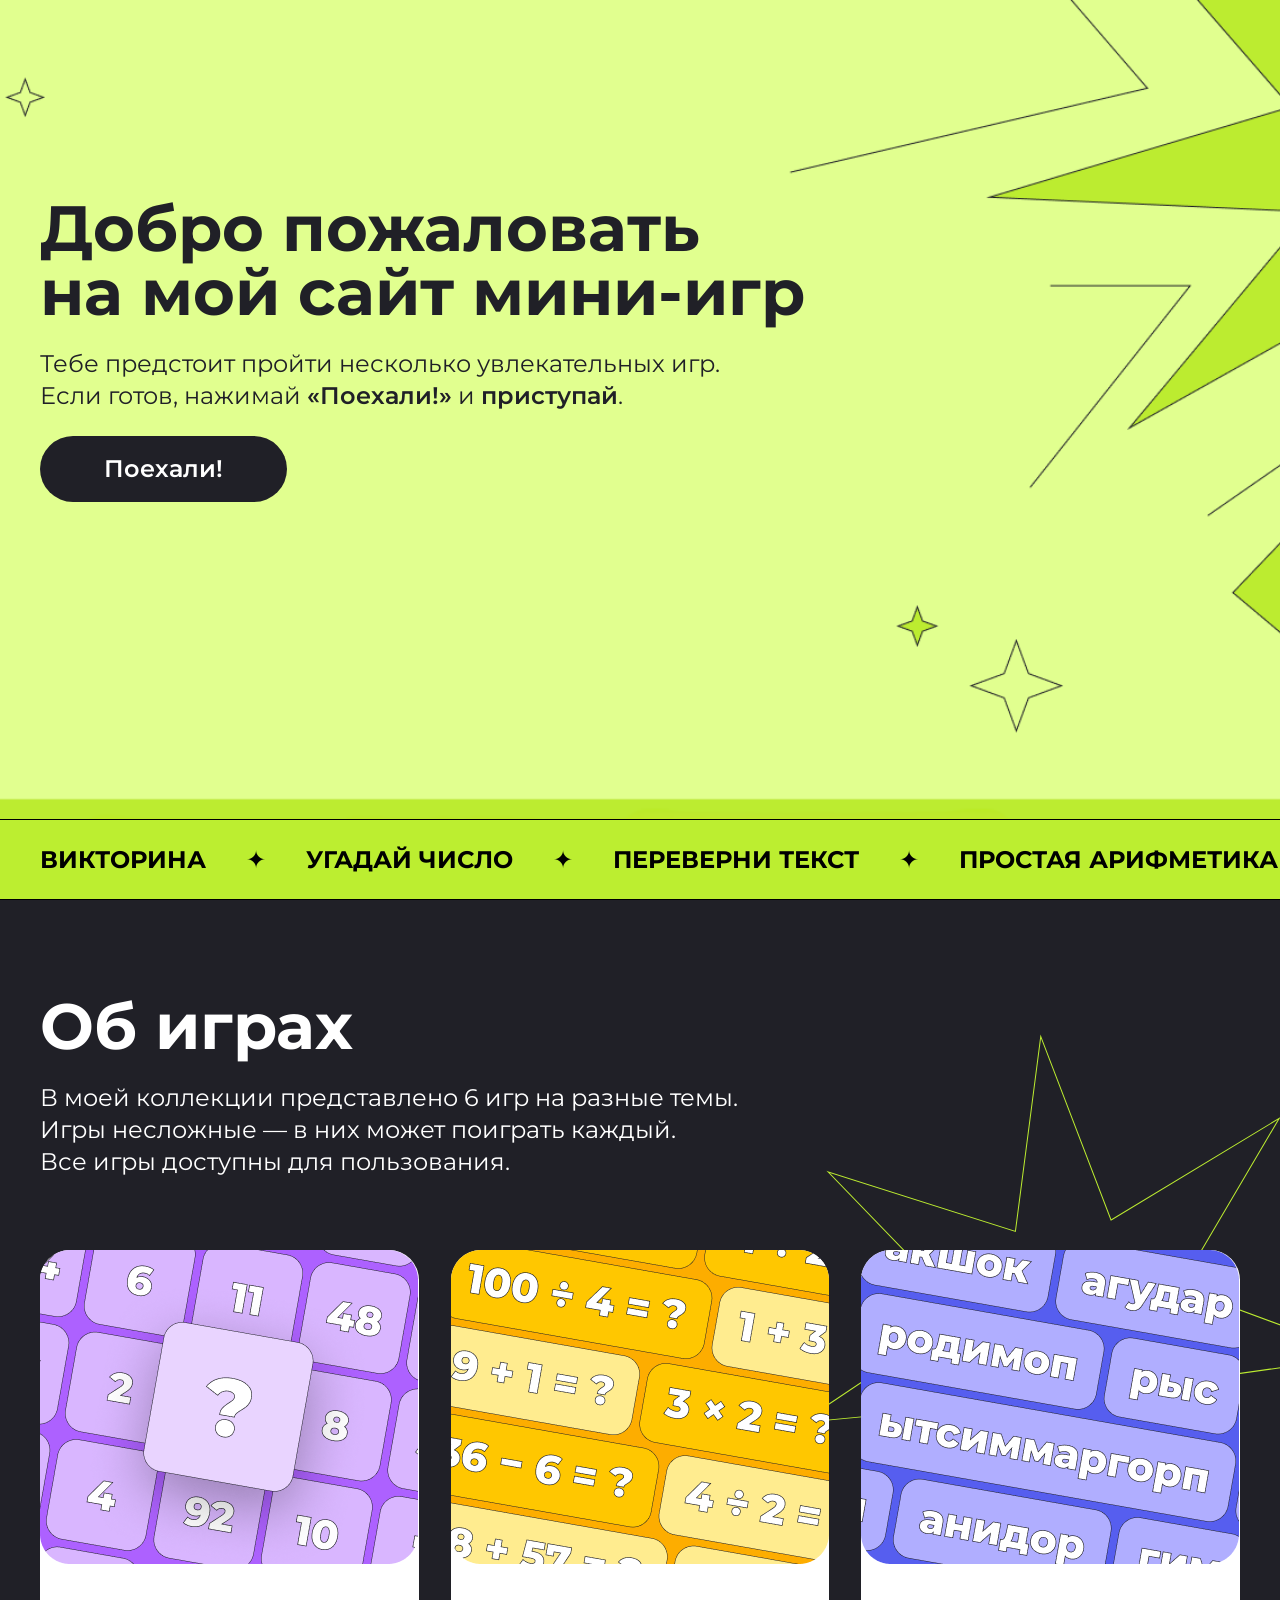
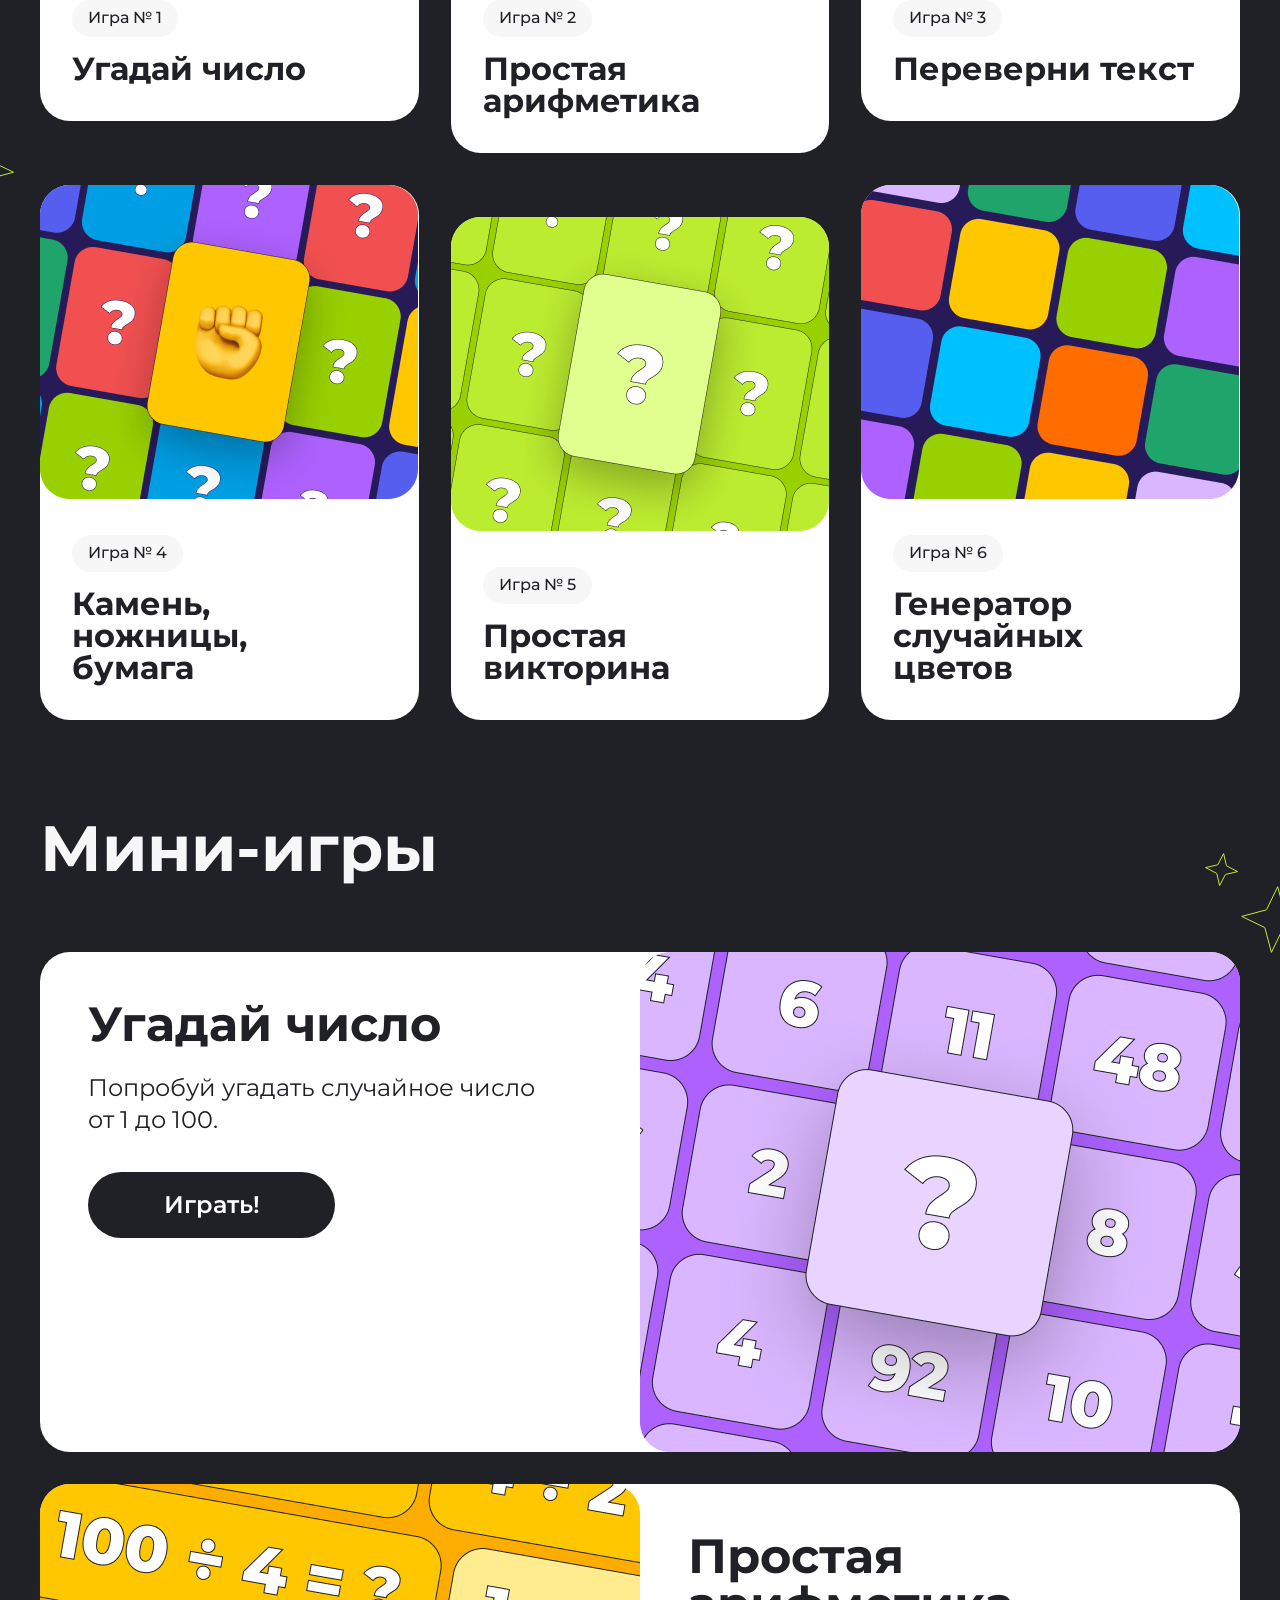
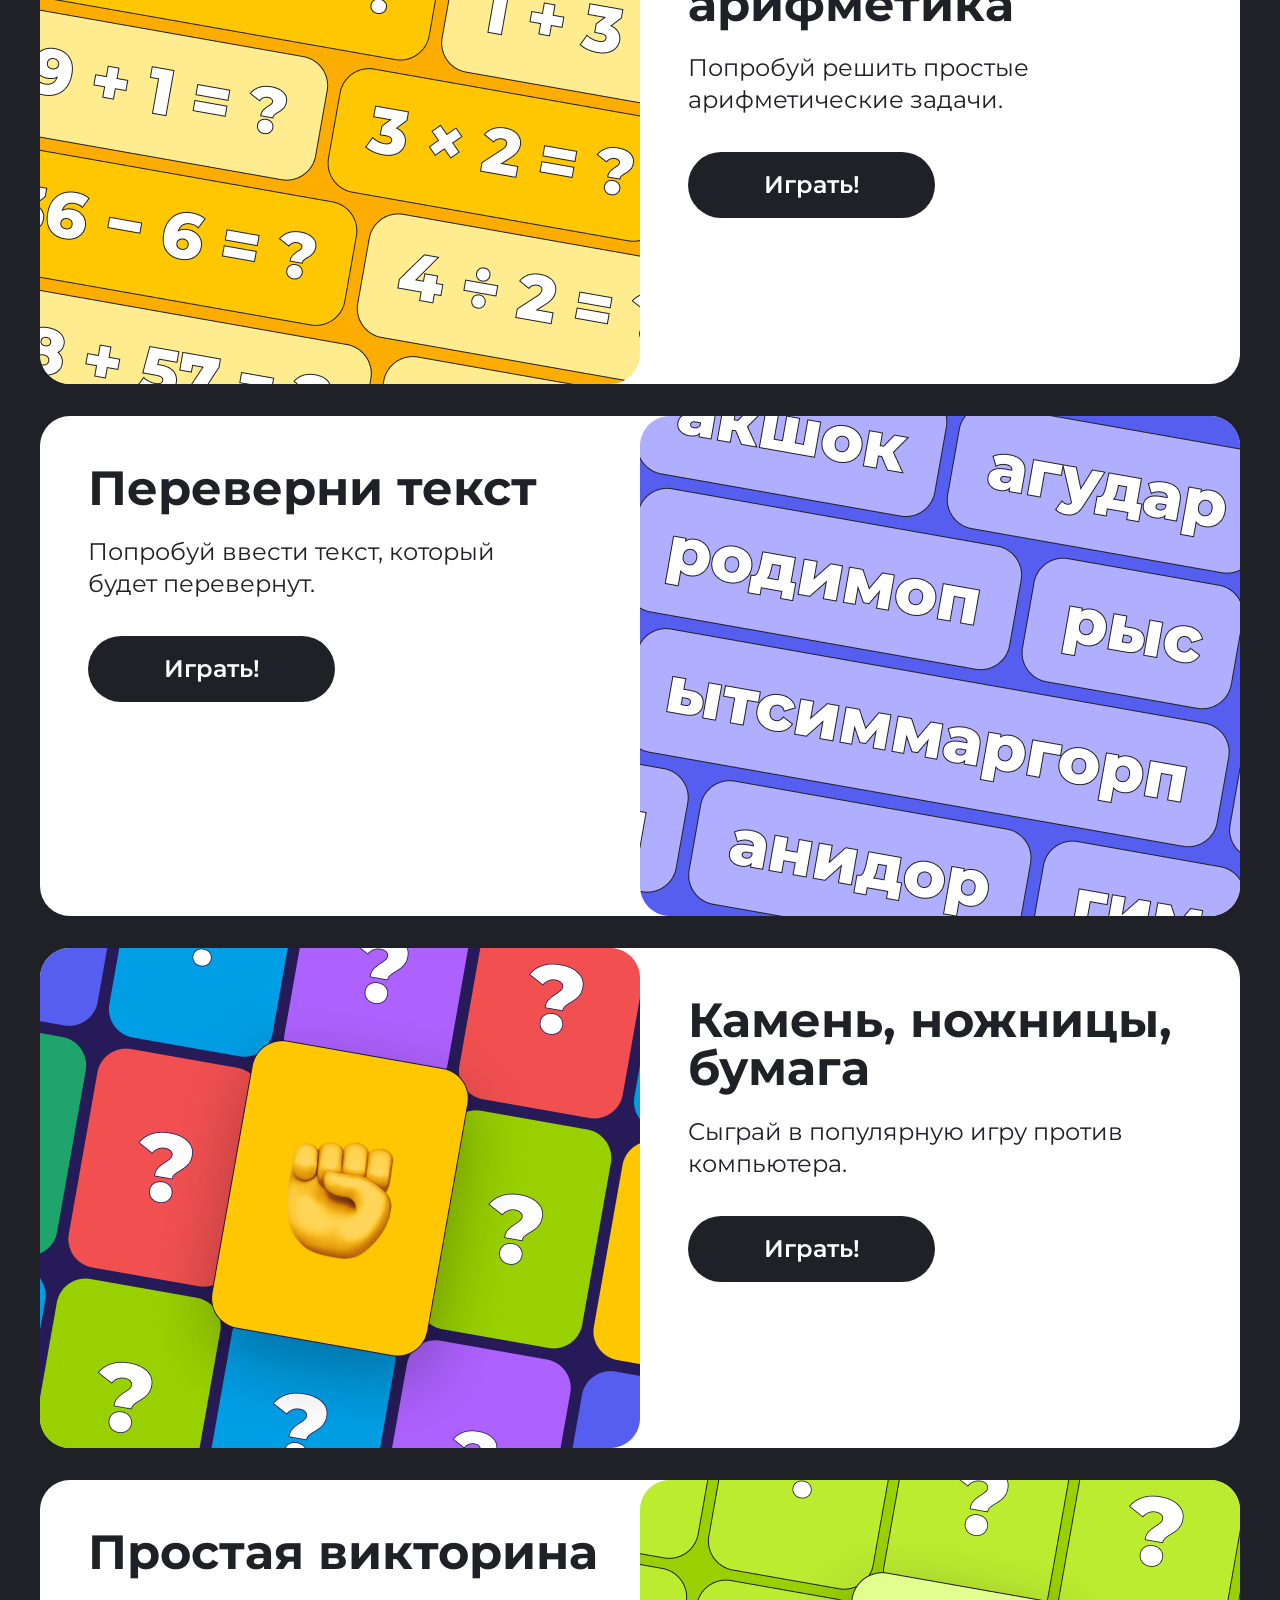
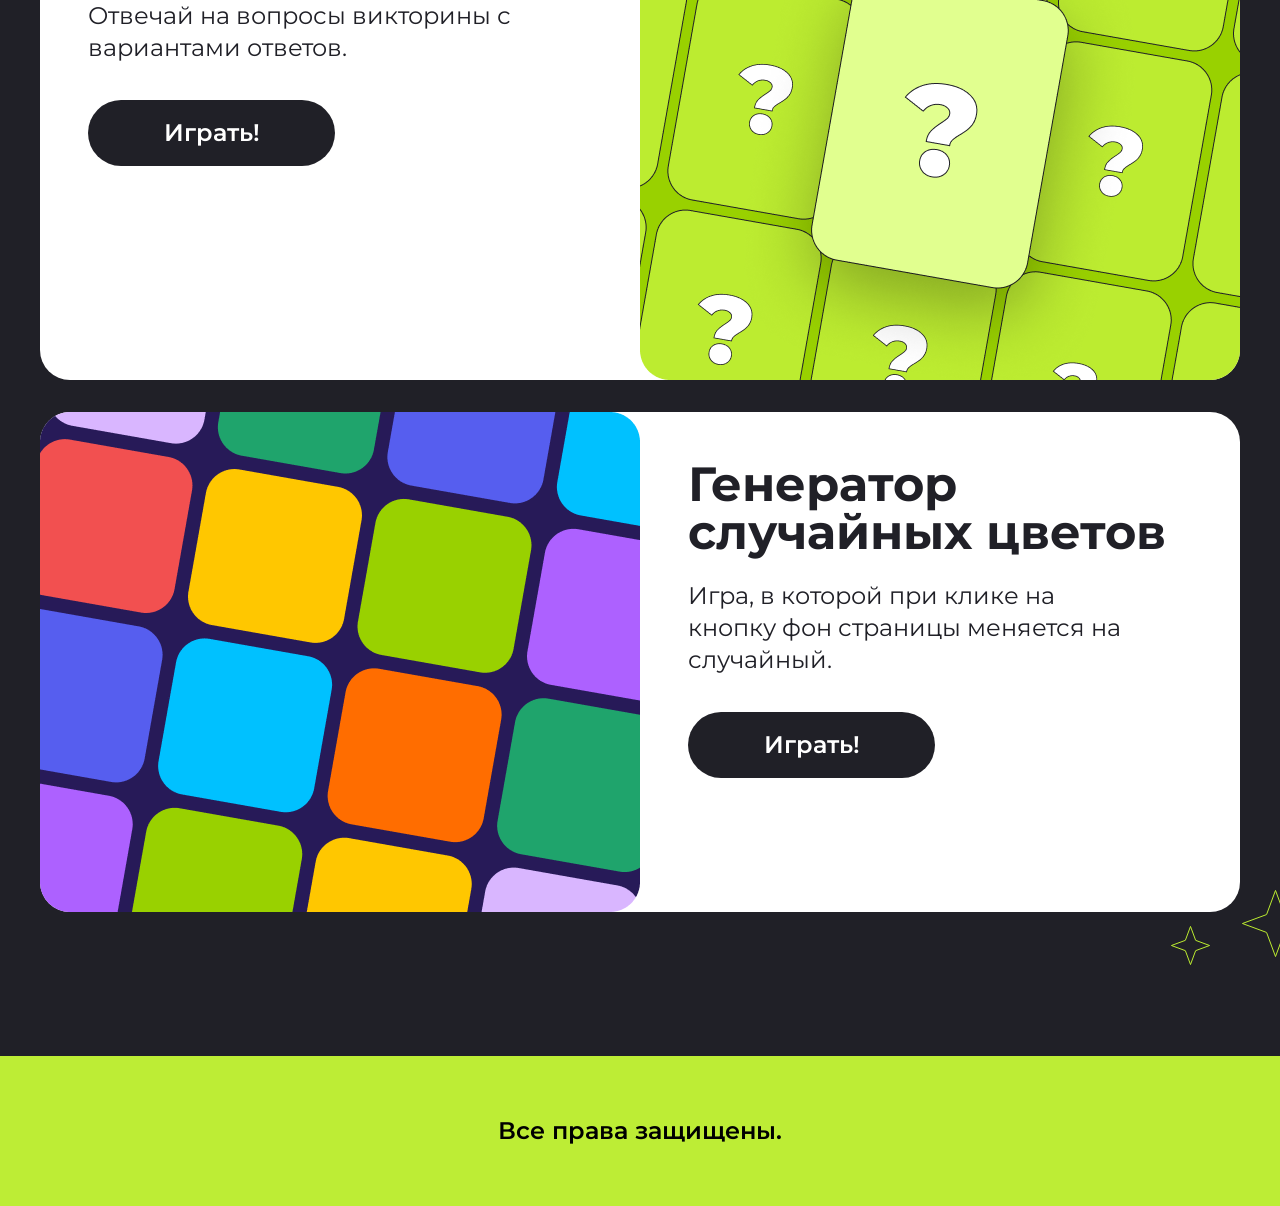
==== commit 2bed6c2a: "18.03" ====
--- a/index.html
+++ b/index.html
@@ -30,24 +30,13 @@
         </button>
       </div>
       <div class="header__footer">
-        <div class="marquee">
-  <div class="marquee__inner">
-    <span>ЧИСЛО</span>
-    <span class="separator">✦</span>
-    <span>ПЕРЕВЕРНИ ТЕКСТ</span>
-    <span class="separator">✦</span>
-    <span>ПРОСТАЯ АРИФМЕТИКА</span>
-    <span class="separator">✦</span>
-    <span>КАМЕНЬ, НОЖНИЦЫ, БУМАГА</span>
-    <span class="separator">✦</span>
-    <span>ЧИСЛО</span>
-    <span class="separator">✦</span>
-    <span>ПЕРЕВЕРНИ ТЕКСТ</span>
-    <span class="separator">✦</span>
-    <span>ПРОСТАЯ АРИФМЕТИКА</span>
-    <span class="separator">✦</span>
-    <span>КАМЕНЬ, НОЖНИЦЫ, БУМАГА</span>
-    <span class="separator">✦</span>
+        <div class="marquee-wrapper">
+  <div class="marquee-content" id="marquee">
+    <span>ВИКТОРИНА</span><span class="sep">✦</span>
+    <span>УГАДАЙ ЧИСЛО</span><span class="sep">✦</span>
+    <span>ПЕРЕВЕРНИ ТЕКСТ</span><span class="sep">✦</span>
+    <span>ПРОСТАЯ АРИФМЕТИКА</span><span class="sep">✦</span>
+    <span>КАМЕНЬ, НОЖНИЦЫ, БУМАГА</span><span class="sep">✦</span>
   </div>
 </div>
 
@@ -133,7 +122,7 @@
           </div>
         </div>
       </section>
-      <section class="mini-game center">
+      <section class="mini-game center"id="mini-game">
         <h2 class="mini-game__zag">Мини-игры</h2>
 
         <div class="mini-game__wrapper" id="game1">
@@ -156,7 +145,7 @@
               <p class="mini-game__opis">
                 Попробуй решить простые арифметические задачи.
               </p>
-              <button class="mini-game__btn" onclick="mathQuiz()">
+              <button class="mini-game__btn" onclick="startMathGame()">
                 Играть!
               </button>
             </div>
@@ -191,7 +180,7 @@
               <p class="mini-game__opis">
                 Отвечай на вопросы викторины с вариантами ответов.
               </p>
-              <button class="mini-game__btn" onclick="game4Quiz()">
+              <button class="mini-game__btn" onclick="startQuiz()">
                 Играть!
               </button>
             </div>
@@ -205,7 +194,9 @@
                 Игра, в которой при клике на кнопку фон страницы меняется на
                 случайный.
               </p>
-              <button class="mini-game__btn">Играть!</button>
+              <button class="mini-game__btn" onclick="startColorGame();">
+                Играть!
+              </button>
             </div>
           </div>
         </div>
--- a/style.css
+++ b/style.css
@@ -19,10 +19,13 @@
 
 .header {
   background-image: url(./img/kryt.png);
-  height: 800px;
+  height: 100vh;
   background-repeat: no-repeat;
   background-size: cover;
   background-position: center center;
+  display: flex;
+  flex-direction: column;
+  justify-content: space-between;
 }
 
 .header__main {
@@ -31,7 +34,6 @@
   gap: 24px;
   flex-direction: column;
 }
-
 .header__but {
   width: 247px;
   padding: 16px 28px;
@@ -44,7 +46,6 @@
   letter-spacing: 0%;
   text-align: center;
 }
-
 .header__zag {
   font-weight: 700;
   font-size: 64px;
@@ -52,7 +53,6 @@
   letter-spacing: 0px;
   color: #202027;
 }
-
 .header__text {
   font-weight: 400;
   font-size: 24px;
@@ -62,7 +62,6 @@
   max-width: 720px;
   color: #202027;
 }
-
 .header__bold {
   font-weight: 600;
   font-size: 24px;
@@ -70,50 +69,48 @@
   letter-spacing: 0px;
   color: #202027;
 }
-
 .header__but:hover {
   background-color: white;
   color: black;
   transition: all 1.5s;
 }
 
-.marquee {
+.marquee-wrapper {
   width: 100%;
-  background-color: #d4ff3f; 
-  overflow: hidden; 
-  padding: 20px 0;
-  border-top: 2px solid #000;
-  border-bottom: 2px solid #000;
-  display: flex;
-}
-
-.marquee__inner {
+  background-color: #BCEE30; 
+  overflow: hidden;
+  border-top: 1px solid #000;
+  border-bottom: 1px solid #000;
+  padding: 25px 0; 
+}
+
+.marquee-content {
   display: flex;
   white-space: nowrap;
-  animation: scroll 20s linear infinite; 
-}
-
-.marquee__inner span {
+  will-change: transform;
+  animation: scroll-left 25s linear infinite;
+}
+
+.marquee-content span {
   font-family: 'Montserrat';
-  font-weight: 900;
-  font-size: 24px;
+  font-size: 24px; 
+  font-weight: 700; 
+  color: #000;
+  padding: 0 40px; 
   text-transform: uppercase;
-  padding: 0 20px;
-}
-
-.separator {
-  font-size: 30px;
-}
-
-
-@keyframes scroll {
-  from {
-    transform: translateX(0);
-  }
-  to {
-    transform: translateX(-50%); 
-  }
-}
+}
+
+.marquee-content .sep {
+  padding: 0;
+  font-weight: 400; 
+}
+
+
+@keyframes scroll-left {
+  from { transform: translateX(0); }
+  to { transform: translateX(-50%); }
+}
+
 
 
 .about {
@@ -507,7 +504,6 @@
   .header__footer {
     width: 100%;
     height: 52px;
-    margin-top: 158px;
   }
   .header__main::before {
     content: url(./img/Star\ 5.svg);
